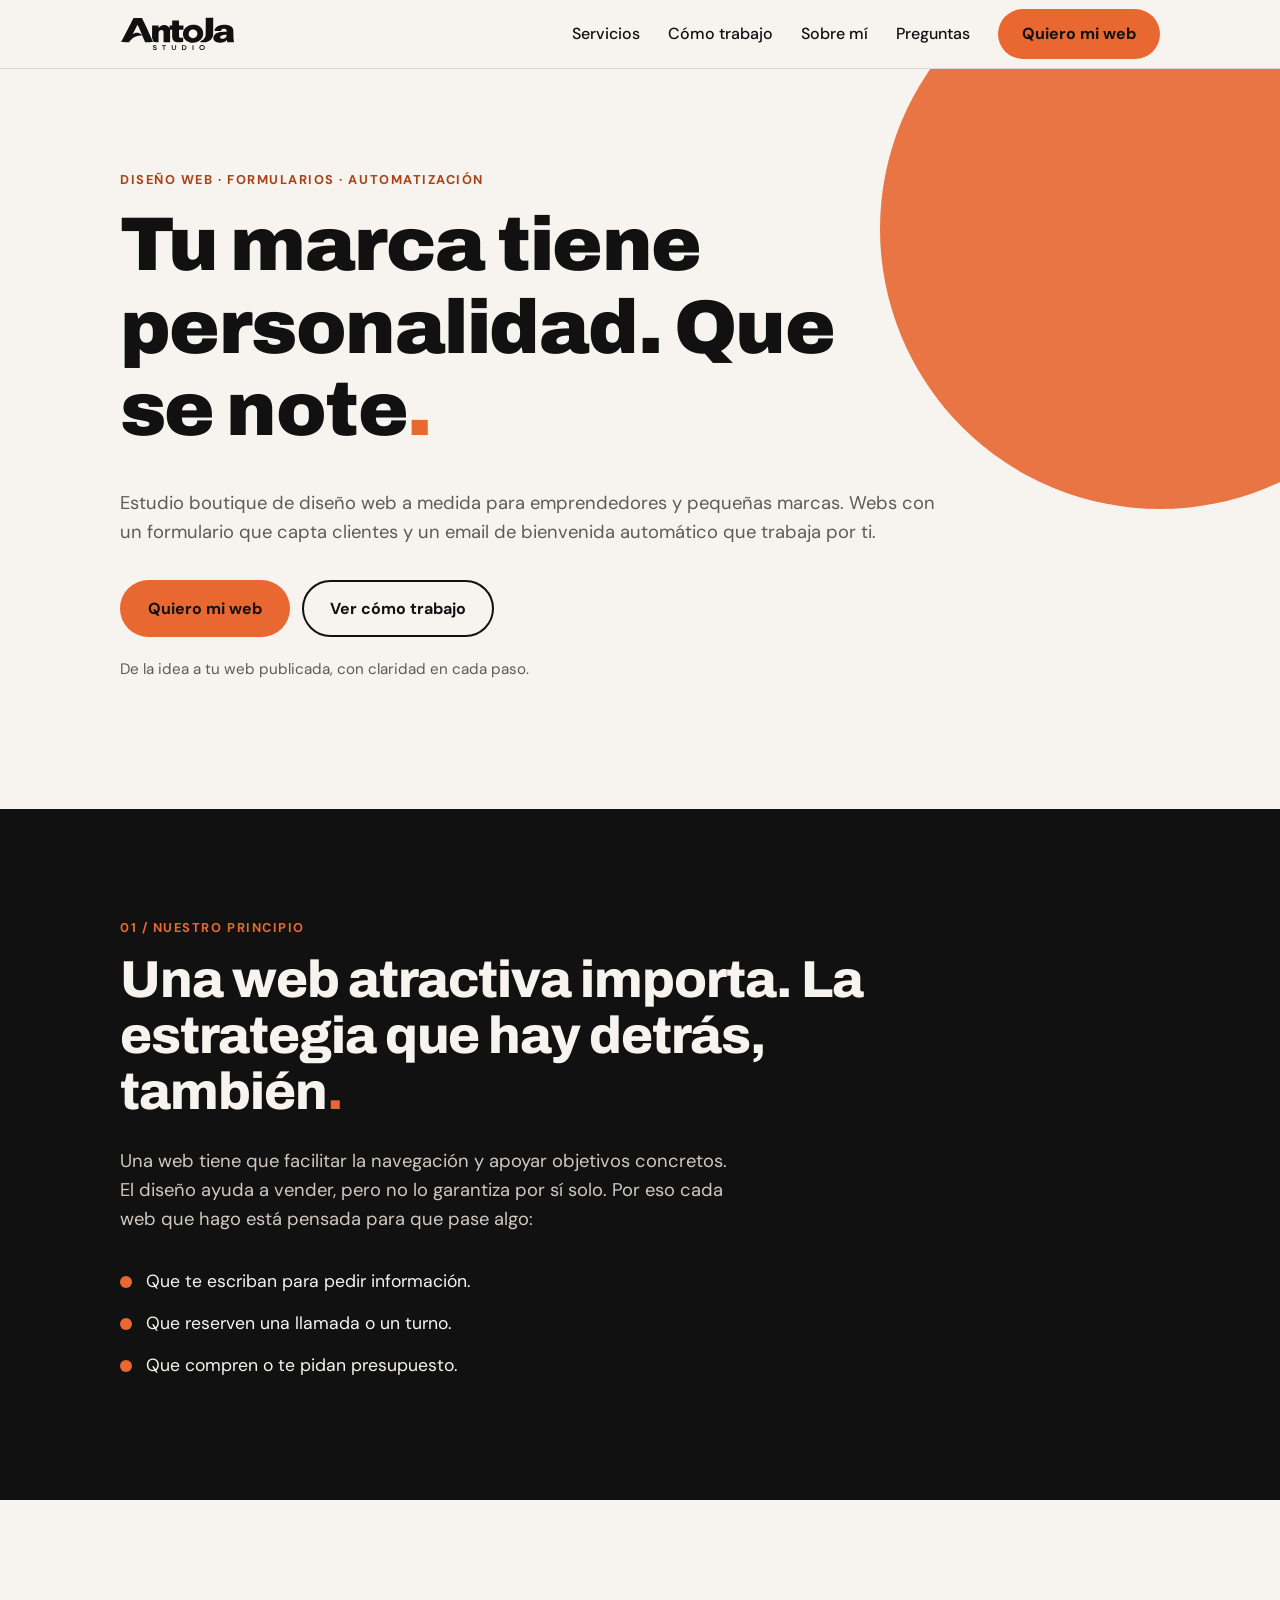
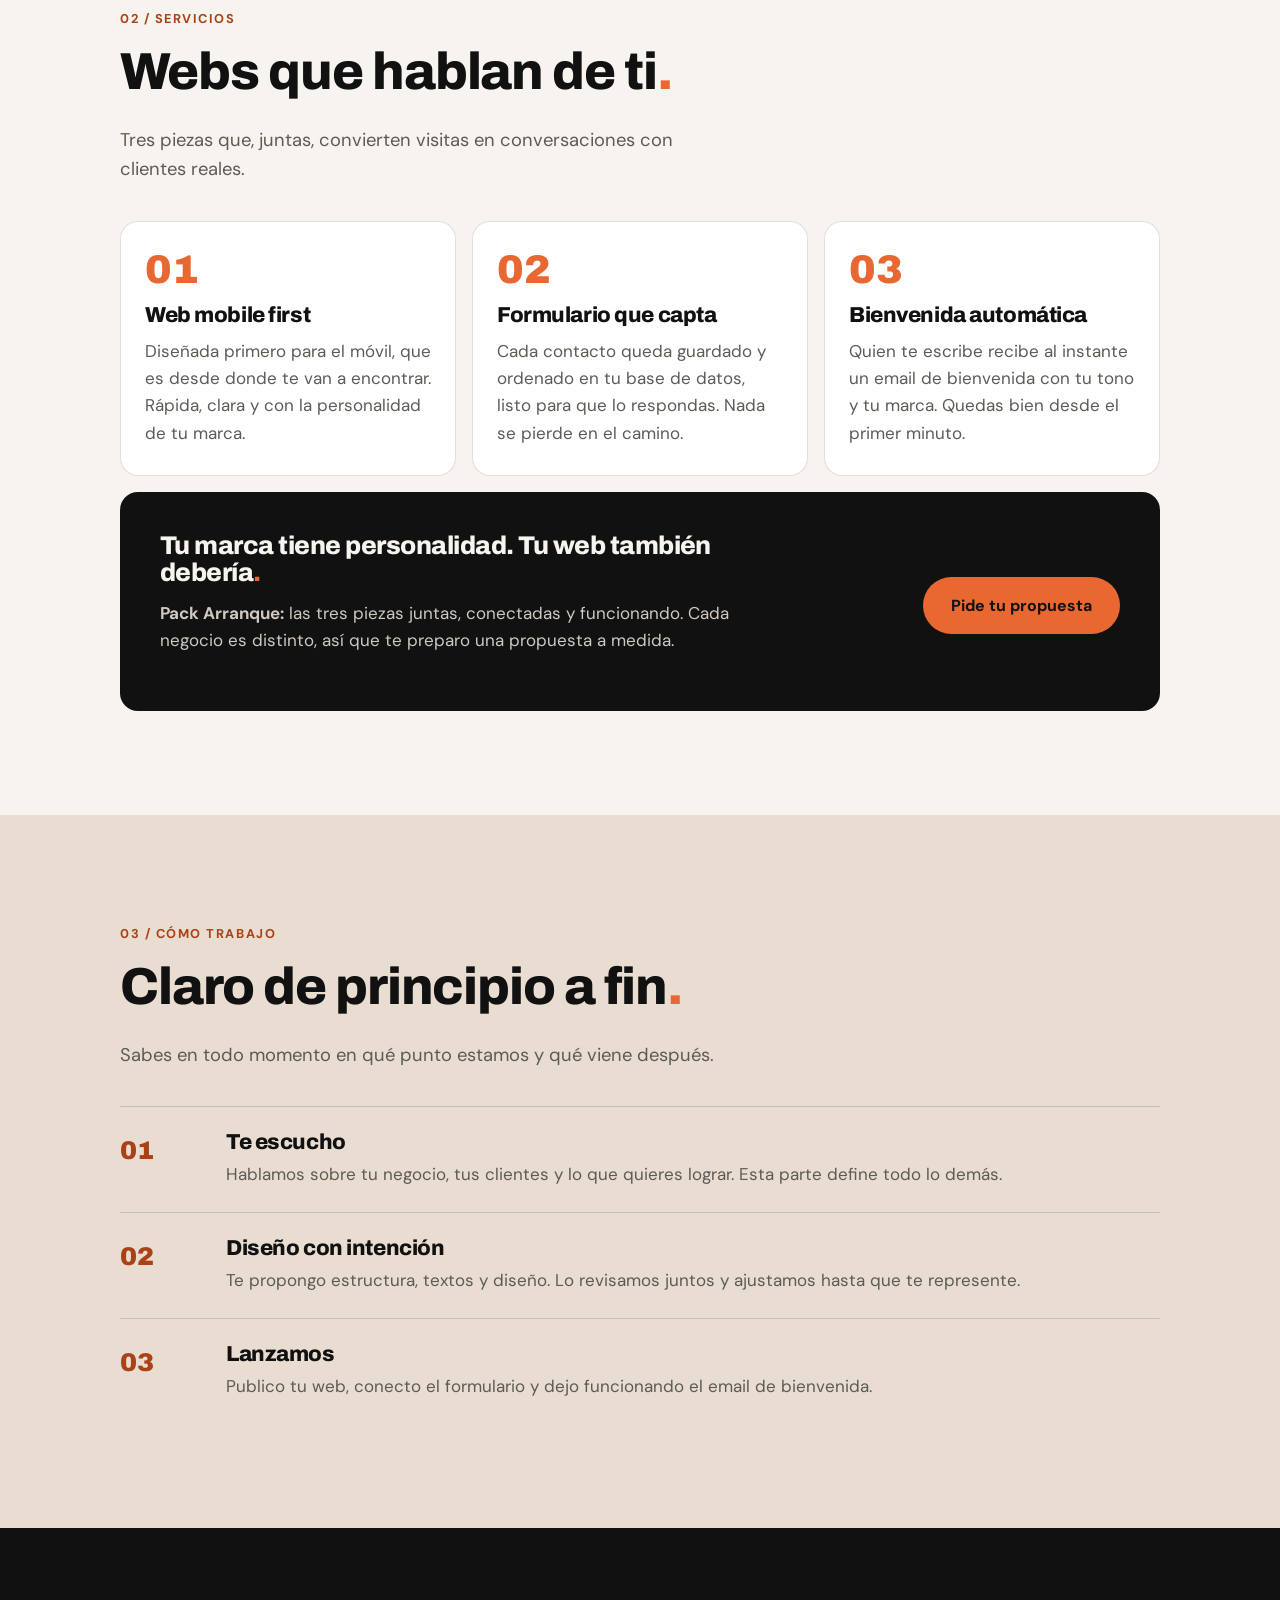
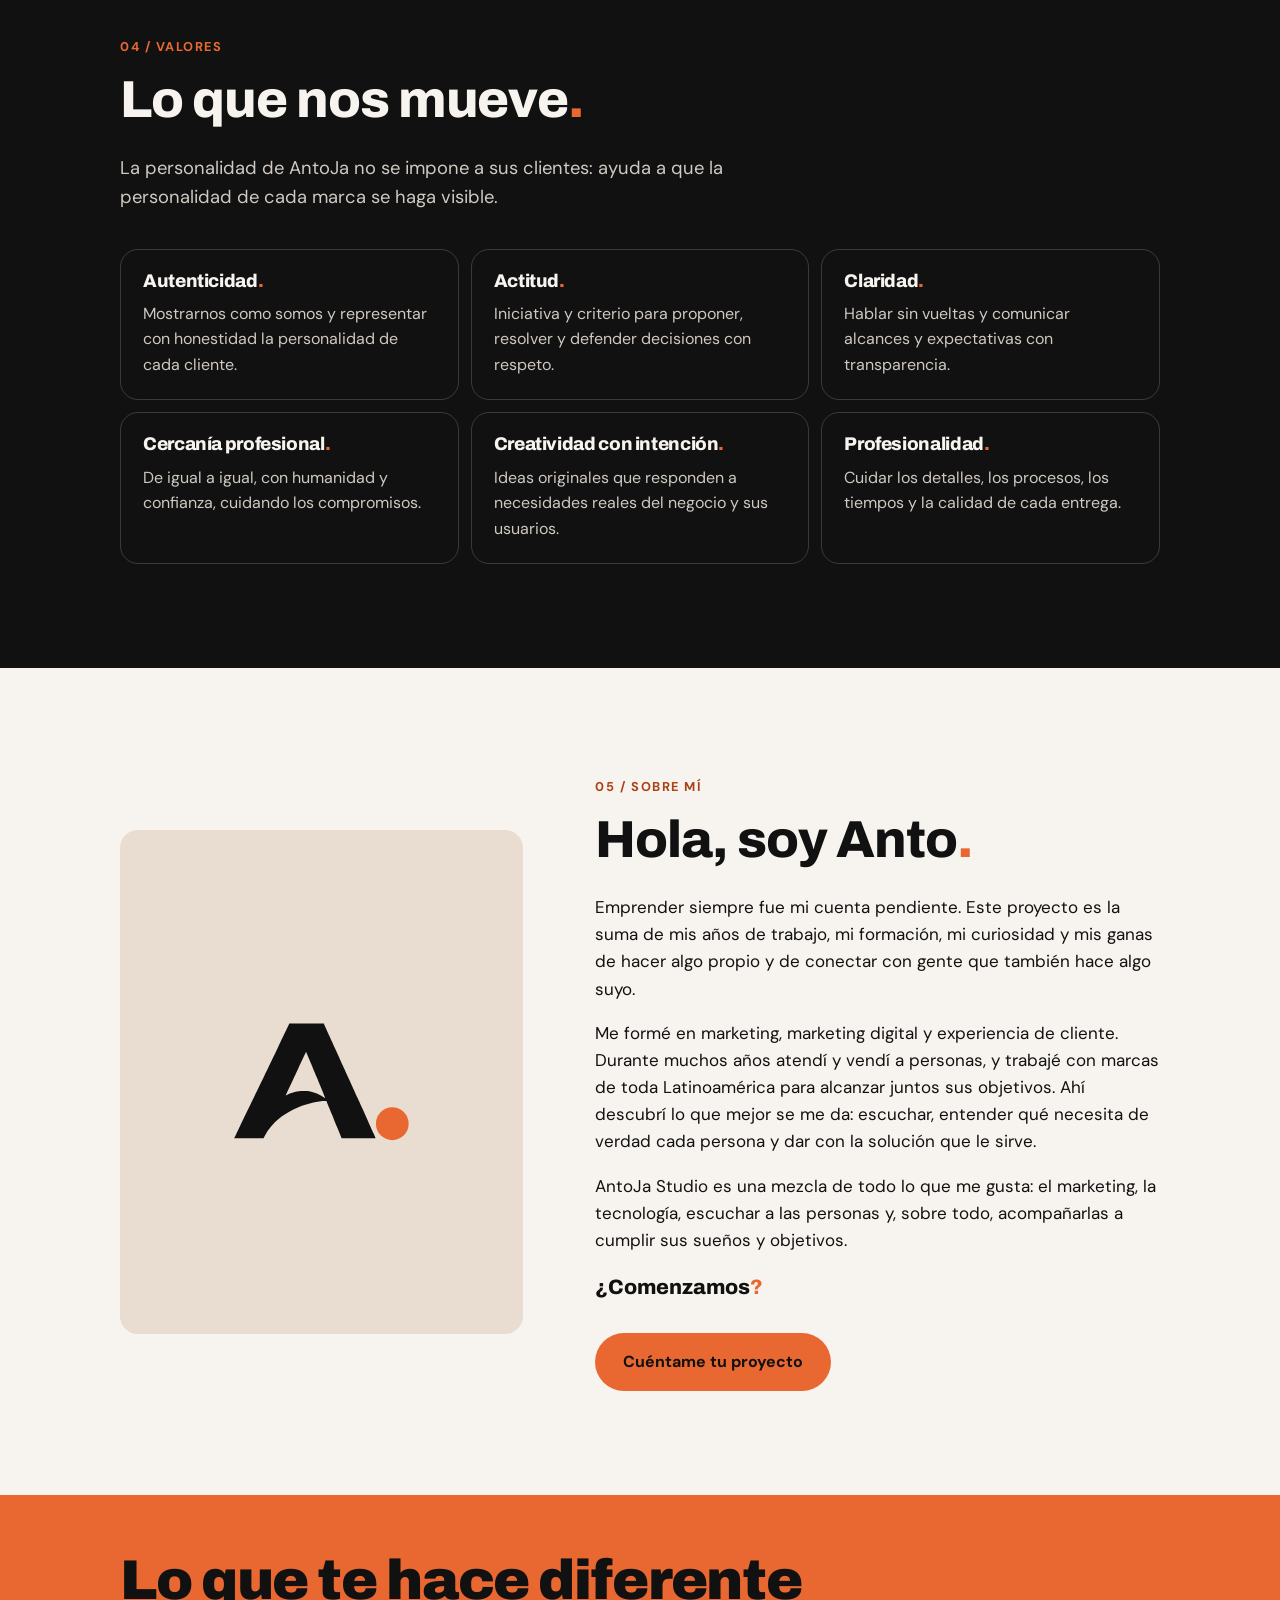
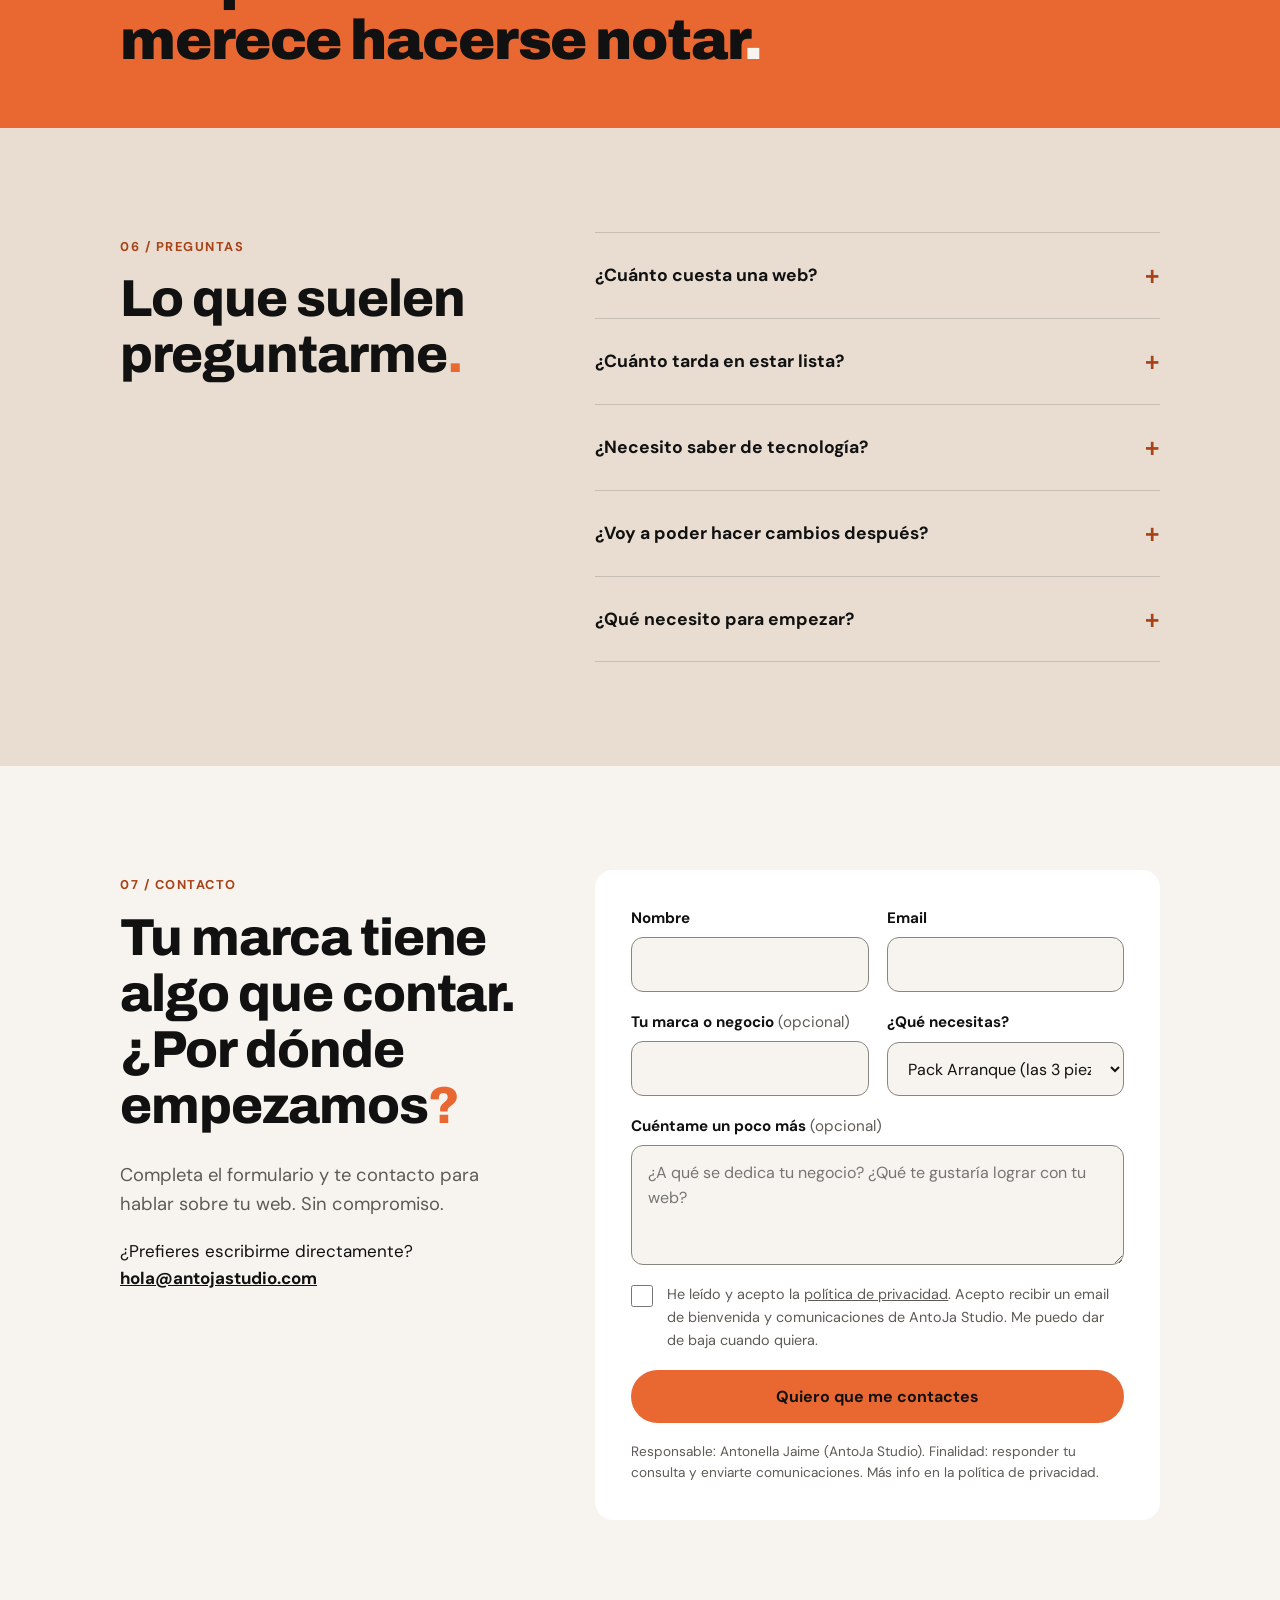
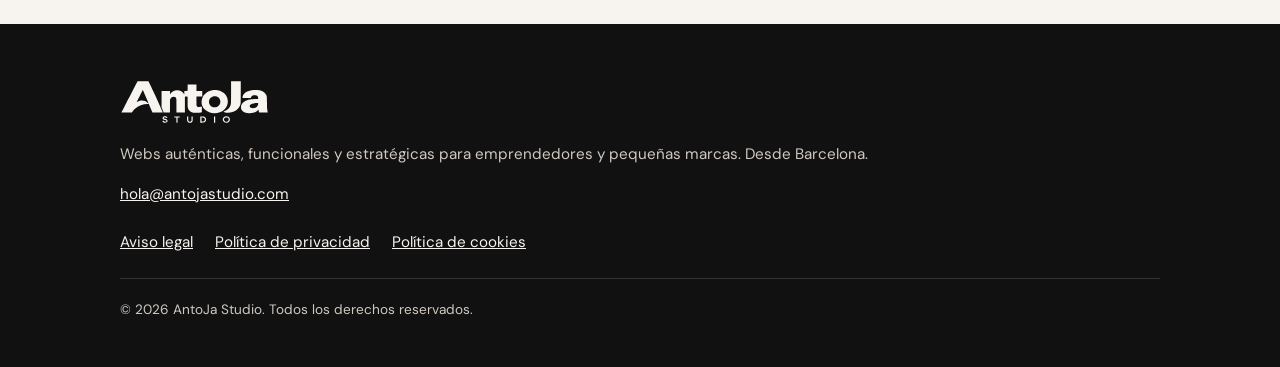
==== index.html @ 173e4430 "Primera versión de la web" ====
<!DOCTYPE html>
<!--
  ============================================================
  ANTOJA STUDIO · index.html
  Estructura de la página (en orden):
    1. <head>      → datos para el navegador y Google (SEO), fuentes y estilos
    2. Cabecera    → logo + menú
    3. Hero        → lo primero que se ve: titular + botón principal
    4. Principio   → por qué una web linda no alcanza
    5. Servicios   → qué ofrezco
    6. Proceso     → cómo trabajo (3 pasos)
    7. Valores
    8. Sobre mí + banda de frase
    9. Preguntas frecuentes
   10. Contacto    → formulario (se conecta con Brevo en la Fase 3)
   11. Pie de página
  ============================================================
-->
<html lang="es">
<head>
  <meta charset="UTF-8">
  <!-- Sin esta línea, el móvil mostraría la web "en miniatura". Es la base del mobile first. -->
  <meta name="viewport" content="width=device-width, initial-scale=1">

  <!-- SEO: título y descripción que aparecen en Google -->
  <title>AntoJa Studio · Diseño web a medida para emprendedores y pequeñas marcas</title>
  <meta name="description" content="Estudio boutique de diseño web a medida para emprendedores y pequeñas marcas. Webs mobile first con formulario y email de bienvenida automático.">

  <!-- Open Graph: cómo se ve el enlace al compartirlo en WhatsApp, LinkedIn, etc. -->
  <meta property="og:title" content="AntoJa Studio · Tu marca tiene personalidad. Que se note.">
  <meta property="og:description" content="Estudio boutique de diseño web a medida para emprendedores y pequeñas marcas.">
  <meta property="og:type" content="website">
  <meta property="og:url" content="https://antojastudio.com">
  <meta name="theme-color" content="#111111">

  <link rel="icon" href="favicon.svg" type="image/svg+xml">

  <!-- Tipografías de Google Fonts: Archivo (títulos) y DM Sans (textos) -->
  <link rel="preconnect" href="https://fonts.googleapis.com">
  <link rel="preconnect" href="https://fonts.gstatic.com" crossorigin>
  <link href="https://fonts.googleapis.com/css2?family=Archivo:wght@700;800;900&family=DM+Sans:opsz,wght@9..40,400;9..40,500;9..40,700&display=swap" rel="stylesheet">

  <style>
    /* ==========================================================
       1. VARIABLES DE MARCA
       Si cambiás un color acá, cambia en toda la web.
       ========================================================== */
    :root {
      --negro: #111111;
      --terracota: #E96832;        /* acentos, botones, el punto del logo */
      --terracota-texto: #A94216;  /* versión oscura para TEXTO pequeño (contraste accesible) */
      --marfil: #F7F4EF;           /* fondo principal */
      --beige: #E8DDD0;            /* fondo de secciones alternas */
      --gris: #88847F;             /* solo bordes y detalles */
      --gris-texto: #5E5A55;       /* textos secundarios legibles */
      --blanco: #FFFFFF;

      --fuente-titulos: "Archivo", system-ui, sans-serif;
      --fuente-texto: "DM Sans", system-ui, sans-serif;

      --radio: 18px;               /* esquinas redondeadas */
      --ancho-max: 1120px;         /* ancho máximo del contenido en pantallas grandes */
    }

    /* ==========================================================
       2. BASE (estilos para MÓVIL: mobile first)
       Todo lo que está fuera de un @media es para el móvil.
       Más abajo, los @media agregan cambios para pantallas más grandes.
       ========================================================== */
    *, *::before, *::after { box-sizing: border-box; }

    html { scroll-behavior: smooth; }

    body {
      margin: 0;
      font-family: var(--fuente-texto);
      font-size: 1.0625rem;  /* 17px: cómodo para leer en el móvil */
      line-height: 1.6;
      color: var(--negro);
      background: var(--marfil);
      -webkit-font-smoothing: antialiased;
    }

    img, svg { max-width: 100%; display: block; }

    h1, h2, h3 {
      font-family: var(--fuente-titulos);
      line-height: 1.08;
      letter-spacing: -0.02em;
      margin: 0 0 .5em;
    }
    h1 { font-size: clamp(2.5rem, 9vw, 4.75rem); font-weight: 900; }
    h2 { font-size: clamp(2rem, 6vw, 3.25rem); font-weight: 800; }
    h3 { font-size: 1.35rem; font-weight: 800; }
    p  { margin: 0 0 1em; }

    a { color: inherit; }

    /* El "punto" terracota de la marca, reutilizado en los títulos */
    .punto { color: var(--terracota); }

    /* Contenedor: centra el contenido y deja márgenes laterales */
    .contenedor {
      width: 100%;
      max-width: var(--ancho-max);
      margin: 0 auto;
      padding: 0 20px;
    }

    .seccion { padding: 72px 0; }
    .seccion--beige { background: var(--beige); }
    .seccion--negra { background: var(--negro); color: var(--marfil); }

    /* Etiqueta pequeña sobre los títulos: "01 / SERVICIOS" */
    .etiqueta {
      display: inline-block;
      font-size: .8rem;
      font-weight: 700;
      letter-spacing: .12em;
      text-transform: uppercase;
      color: var(--terracota-texto);
      margin-bottom: 14px;
    }
    .seccion--negra .etiqueta { color: var(--terracota); }

    .intro { font-size: 1.15rem; color: var(--gris-texto); max-width: 620px; }
    .seccion--negra .intro { color: #CFC9C1; }

    /* Accesibilidad: texto solo para lectores de pantalla */
    .solo-lector {
      position: absolute; width: 1px; height: 1px; overflow: hidden;
      clip: rect(0 0 0 0); white-space: nowrap;
    }

    /* ==========================================================
       3. BOTONES
       Terracota con texto NEGRO: contraste 5,8:1 (accesible).
       ========================================================== */
    .boton {
      display: inline-flex;
      align-items: center;
      justify-content: center;
      gap: 10px;
      min-height: 52px;          /* tamaño cómodo para el dedo en el móvil */
      padding: 14px 26px;
      border-radius: 999px;
      border: 2px solid transparent;
      font-family: var(--fuente-texto);
      font-size: 1rem;
      font-weight: 700;
      text-decoration: none;
      cursor: pointer;
      transition: transform .15s ease, background .15s ease;
    }
    .boton:hover { transform: translateY(-2px); }
    .boton:focus-visible { outline: 3px solid var(--negro); outline-offset: 3px; }

    .boton--principal { background: var(--terracota); color: var(--negro); }
    .boton--principal:hover { background: #F07A48; }

    .boton--secundario { border-color: var(--negro); color: var(--negro); background: transparent; }
    .boton--secundario:hover { background: var(--negro); color: var(--marfil); }

    /* ==========================================================
       4. CABECERA Y MENÚ
       En el móvil, el menú se abre con el botón "hamburguesa".
       ========================================================== */
    .cabecera {
      position: sticky; top: 0; z-index: 50;
      background: rgba(247, 244, 239, .92);
      backdrop-filter: blur(10px);
      border-bottom: 1px solid rgba(136, 132, 127, .25);
    }
    .cabecera__fila {
      display: flex; align-items: center; justify-content: space-between;
      height: 68px;
    }
    .cabecera__logo img { height: 34px; width: auto; }

    .menu-boton {
      width: 48px; height: 48px;
      display: grid; place-items: center;
      background: none; border: 0; cursor: pointer;
    }
    .menu-boton span,
    .menu-boton span::before,
    .menu-boton span::after {
      content: ""; display: block; width: 24px; height: 2px;
      background: var(--negro); position: relative; transition: .2s;
    }
    .menu-boton span::before { position: absolute; top: -7px; }
    .menu-boton span::after  { position: absolute; top:  7px; }
    /* Cuando el menú está abierto, las 3 rayitas forman una X */
    .menu-abierto .menu-boton span { background: transparent; }
    .menu-abierto .menu-boton span::before { top: 0; transform: rotate(45deg); }
    .menu-abierto .menu-boton span::after  { top: 0; transform: rotate(-45deg); }

    .menu {
      display: none;
      position: absolute; left: 0; right: 0; top: 68px;
      background: var(--marfil);
      border-bottom: 1px solid rgba(136, 132, 127, .25);
      padding: 12px 20px 24px;
    }
    .menu-abierto .menu { display: block; }
    .menu ul { list-style: none; margin: 0; padding: 0; }
    .menu a:not(.boton) {
      display: block; padding: 14px 0;
      font-weight: 500; text-decoration: none; font-size: 1.15rem;
      border-bottom: 1px solid rgba(136, 132, 127, .2);
    }
    .menu .boton { margin-top: 18px; width: 100%; }

    /* ==========================================================
       5. HERO
       ========================================================== */
    .hero { padding: 56px 0 72px; position: relative; overflow: hidden; }
    .hero__texto { position: relative; z-index: 1; }
    .hero p.intro { margin-bottom: 32px; }
    .hero__botones { display: flex; flex-direction: column; gap: 12px; }
    .hero__nota { margin-top: 20px; font-size: .95rem; color: var(--gris-texto); }

    /* Círculo terracota decorativo: el "punto" del logo en grande */
    .hero__circulo {
      position: absolute; z-index: 0;
      width: 200px; height: 200px; border-radius: 50%;
      background: var(--terracota);
      right: -120px; top: -110px; opacity: .9;
    }

    /* ==========================================================
       6. PRINCIPIO (sección negra)
       ========================================================== */
    .principio h2 { max-width: 760px; }
    .principio__lista {
      display: grid; gap: 14px; margin-top: 32px; padding: 0; list-style: none;
    }
    .principio__lista li {
      display: flex; gap: 14px; align-items: flex-start;
      font-size: 1.1rem;
    }
    .principio__lista li::before {
      content: ""; flex: 0 0 12px; height: 12px; margin-top: 9px;
      border-radius: 50%; background: var(--terracota);
    }

    /* ==========================================================
       7. SERVICIOS (tarjetas)
       ========================================================== */
    .tarjetas { display: grid; gap: 16px; margin-top: 36px; }
    .tarjeta {
      background: var(--blanco);
      border-radius: var(--radio);
      padding: 28px 24px;
      border: 1px solid rgba(136, 132, 127, .25);
    }
    .tarjeta__numero {
      font-family: var(--fuente-titulos); font-weight: 900;
      font-size: 2.5rem; line-height: 1; color: var(--terracota);
      margin-bottom: 14px;
    }
    .tarjeta p { color: var(--gris-texto); margin: 0; }

    .pack {
      margin-top: 16px;
      background: var(--negro); color: var(--marfil);
      border-radius: var(--radio);
      padding: 32px 24px;
    }
    .pack h3 { font-size: 1.6rem; }
    .pack p { color: #CFC9C1; }
    .pack .boton { margin-top: 8px; }

    /* ==========================================================
       8. PROCESO (pasos)
       ========================================================== */
    .pasos { list-style: none; padding: 0; margin: 36px 0 0; display: grid; gap: 0; }
    .paso {
      display: grid; grid-template-columns: 56px 1fr; gap: 16px;
      padding: 24px 0;
      border-top: 1px solid rgba(136, 132, 127, .35);
    }
    .paso__numero {
      font-family: var(--fuente-titulos); font-weight: 900; font-size: 1.6rem;
      color: var(--terracota-texto);
    }
    .paso h3 { margin-bottom: .3em; }
    .paso p { margin: 0; color: var(--gris-texto); }

    /* ==========================================================
       9. VALORES
       ========================================================== */
    .valores { display: grid; gap: 12px; margin-top: 36px; }
    .valor {
      border: 1px solid rgba(247, 244, 239, .18);
      border-radius: var(--radio);
      padding: 22px;
    }
    .valor h3 { font-size: 1.15rem; color: var(--marfil); }
    .valor h3::after { content: "."; color: var(--terracota); }
    .valor p { margin: 0; color: #CFC9C1; font-size: 1rem; }

    /* ==========================================================
       10. SOBRE MÍ
       ========================================================== */
    .sobre-mi { display: grid; gap: 32px; }
    .sobre-mi__foto {
      aspect-ratio: 4 / 5;
      border-radius: var(--radio);
      background: var(--beige);
      display: grid; place-items: center;
      overflow: hidden;
    }
    .sobre-mi__foto img.simbolo { width: 45%; }
    .sobre-mi__foto img.foto { width: 100%; height: 100%; object-fit: cover; }
    .sobre-mi__firma { font-family: var(--fuente-titulos); font-weight: 800; font-size: 1.3rem; margin-top: 8px; }

    /* ==========================================================
       10b. BANDA DE FRASE (fondo terracota, texto negro: contraste 5,8:1)
       ========================================================== */
    .banda { background: var(--terracota); padding: 56px 0; }
    .banda__frase {
      font-family: var(--fuente-titulos); font-weight: 900;
      font-size: clamp(1.9rem, 6vw, 3.5rem); line-height: 1.08; letter-spacing: -0.02em;
      margin: 0; max-width: 900px;
    }
    .banda__frase span { color: var(--marfil); }
    .sobre-mi .boton { margin-top: 8px; }

    /* ==========================================================
       11. PREGUNTAS FRECUENTES (<details> se abre y cierra sin JavaScript)
       ========================================================== */
    .faq { margin-top: 32px; }
    .faq details {
      border-top: 1px solid rgba(136, 132, 127, .35);
      padding: 4px 0;
    }
    .faq details:last-child { border-bottom: 1px solid rgba(136, 132, 127, .35); }
    .faq summary {
      list-style: none; cursor: pointer;
      display: flex; justify-content: space-between; align-items: center; gap: 16px;
      padding: 18px 0;
      font-weight: 700; font-size: 1.1rem;
    }
    .faq summary::-webkit-details-marker { display: none; }
    .faq summary::after {
      content: "+"; font-family: var(--fuente-titulos); font-size: 1.6rem;
      color: var(--terracota-texto); transition: transform .2s;
    }
    .faq details[open] summary::after { transform: rotate(45deg); }
    .faq details p { color: var(--gris-texto); padding-bottom: 12px; margin: 0; }

    /* ==========================================================
       12. CONTACTO (formulario)
       ========================================================== */
    .contacto { display: grid; gap: 32px; }
    .formulario {
      background: var(--blanco);
      border-radius: var(--radio);
      padding: 28px 20px;
      display: grid; gap: 18px;
    }
    .campo { display: grid; gap: 6px; }
    .campo label { font-weight: 700; font-size: .95rem; }
    .campo .opcional { font-weight: 400; color: var(--gris-texto); }
    .campo input,
    .campo select,
    .campo textarea {
      width: 100%;
      font: inherit;
      font-size: 1rem;  /* 16px como mínimo: evita que el iPhone haga zoom al escribir */
      padding: 14px 16px;
      border: 1.5px solid var(--gris);
      border-radius: 12px;
      background: var(--marfil);
      color: var(--negro);
    }
    .campo textarea { min-height: 120px; resize: vertical; }
    .campo input:focus,
    .campo select:focus,
    .campo textarea:focus {
      outline: none; border-color: var(--negro);
      box-shadow: 0 0 0 3px rgba(233, 104, 50, .35);
    }
    .consentimiento {
      display: grid; grid-template-columns: 24px 1fr; gap: 12px;
      font-size: .9rem; color: var(--gris-texto); align-items: start;
    }
    .consentimiento input { width: 22px; height: 22px; margin: 2px 0 0; accent-color: var(--terracota); }
    .formulario .boton { width: 100%; }
    .formulario__aviso { font-size: .85rem; color: var(--gris-texto); margin: 0; }
    /* Campo trampa para bots (honeypot): invisible para personas */
    .trampa { position: absolute; left: -9999px; }

    .mensaje-ok {
      display: none;
      background: var(--negro); color: var(--marfil);
      border-radius: var(--radio); padding: 28px 24px;
    }
    .mensaje-ok.visible { display: block; }

    .contacto__datos a { font-weight: 700; }

    /* ==========================================================
       13. PIE DE PÁGINA
       ========================================================== */
    .pie { background: var(--negro); color: #CFC9C1; padding: 56px 0 32px; font-size: .95rem; }
    .pie__logo img { height: 44px; width: auto; margin-bottom: 18px; }
    .pie ul { list-style: none; padding: 0; margin: 24px 0; display: flex; flex-wrap: wrap; gap: 10px 22px; }
    .pie a { color: var(--marfil); }
    .pie__copy { border-top: 1px solid rgba(247, 244, 239, .15); padding-top: 20px; margin-top: 24px; font-size: .85rem; }

    /* ==========================================================
       14. PANTALLAS MEDIANAS (tablet, desde 768px)
       Acá "agrandamos" el diseño del móvil.
       ========================================================== */
    @media (min-width: 768px) {
      .contenedor { padding: 0 40px; }
      .seccion { padding: 104px 0; }
      .hero { padding: 96px 0 112px; }
      .hero__botones { flex-direction: row; }
      .hero__circulo { width: 420px; height: 420px; right: -140px; top: -80px; }
      .tarjetas { grid-template-columns: repeat(3, 1fr); }
      .pack { display: flex; align-items: center; justify-content: space-between; gap: 32px; padding: 40px; }
      .pack > div { max-width: 600px; }
      .valores { grid-template-columns: repeat(2, 1fr); }
      .paso { grid-template-columns: 90px 1fr; }
      .formulario { padding: 36px; grid-template-columns: 1fr 1fr; }
      .campo--completo, .consentimiento, .formulario .boton, .formulario__aviso { grid-column: 1 / -1; }
    }

    /* ==========================================================
       15. PANTALLAS GRANDES (ordenador, desde 1024px)
       ========================================================== */
    @media (min-width: 1024px) {
      /* El menú deja de ser desplegable y se muestra en línea */
      .menu-boton { display: none; }
      .menu { display: block; position: static; padding: 0; border: 0; background: none; }
      .menu ul { display: flex; align-items: center; gap: 28px; }
      .menu a:not(.boton) { border: 0; padding: 0; font-size: 1rem; }
      .menu a:not(.boton):hover { color: var(--terracota-texto); }
      .menu .boton { margin: 0; width: auto; min-height: 44px; padding: 10px 22px; }

      .hero__texto > * { max-width: 820px; }
      .hero__circulo { width: 560px; height: 560px; right: -160px; top: -120px; }
      .valores { grid-template-columns: repeat(3, 1fr); }
      .sobre-mi { grid-template-columns: 5fr 7fr; align-items: center; gap: 72px; }
      .contacto { grid-template-columns: 5fr 7fr; gap: 72px; align-items: start; }
      .faq-grid { display: grid; grid-template-columns: 5fr 7fr; gap: 72px; }
      .faq { margin-top: 0; }
    }

    /* Respeta a quien pidió menos animaciones en su dispositivo */
    @media (prefers-reduced-motion: reduce) {
      html { scroll-behavior: auto; }
      * { transition: none !important; }
    }
  </style>
</head>

<body>

  <!-- ================= CABECERA ================= -->
  <header class="cabecera" id="cabecera">
    <div class="contenedor cabecera__fila">
      <a href="#inicio" class="cabecera__logo" aria-label="AntoJa Studio, ir al inicio">
        <img src="assets/logotipo.svg" alt="AntoJa Studio" width="115" height="34">
      </a>

      <!-- Botón hamburguesa (solo se ve en móvil y tablet) -->
      <button class="menu-boton" id="menu-boton" aria-expanded="false" aria-controls="menu" aria-label="Abrir menú">
        <span></span>
      </button>

      <nav class="menu" id="menu" aria-label="Menú principal">
        <ul>
          <li><a href="#servicios">Servicios</a></li>
          <li><a href="#proceso">Cómo trabajo</a></li>
          <li><a href="#sobre-mi">Sobre mí</a></li>
          <li><a href="#faq">Preguntas</a></li>
          <li><a href="#contacto" class="boton boton--principal">Quiero mi web</a></li>
        </ul>
      </nav>
    </div>
  </header>

  <main id="inicio">

    <!-- ================= HERO ================= -->
    <section class="hero">
      <div class="hero__circulo" aria-hidden="true"></div>
      <div class="contenedor hero__texto">
        <span class="etiqueta">Diseño web · Formularios · Automatización</span>
        <h1>Tu marca tiene personalidad. Que se note<span class="punto">.</span></h1>
        <p class="intro">Estudio boutique de diseño web a medida para emprendedores y pequeñas marcas. Webs con un formulario que capta clientes y un email de bienvenida automático que trabaja por ti.</p>
        <div class="hero__botones">
          <a href="#contacto" class="boton boton--principal">Quiero mi web</a>
          <a href="#proceso" class="boton boton--secundario">Ver cómo trabajo</a>
        </div>
        <p class="hero__nota">De la idea a tu web publicada, con claridad en cada paso.</p>
      </div>
    </section>

    <!-- ================= PRINCIPIO ================= -->
    <section class="seccion seccion--negra principio">
      <div class="contenedor">
        <span class="etiqueta">01 / Nuestro principio</span>
        <h2>Una web atractiva importa. La estrategia que hay detrás, también<span class="punto">.</span></h2>
        <p class="intro">Una web tiene que facilitar la navegación y apoyar objetivos concretos. El diseño ayuda a vender, pero no lo garantiza por sí solo. Por eso cada web que hago está pensada para que pase algo:</p>
        <ul class="principio__lista">
          <li>Que te escriban para pedir información.</li>
          <li>Que reserven una llamada o un turno.</li>
          <li>Que compren o te pidan presupuesto.</li>
        </ul>
      </div>
    </section>

    <!-- ================= SERVICIOS ================= -->
    <section class="seccion" id="servicios">
      <div class="contenedor">
        <span class="etiqueta">02 / Servicios</span>
        <h2>Webs que hablan de ti<span class="punto">.</span></h2>
        <p class="intro">Tres piezas que, juntas, convierten visitas en conversaciones con clientes reales.</p>

        <div class="tarjetas">
          <article class="tarjeta">
            <div class="tarjeta__numero">01</div>
            <h3>Web mobile first</h3>
            <p>Diseñada primero para el móvil, que es desde donde te van a encontrar. Rápida, clara y con la personalidad de tu marca.</p>
          </article>
          <article class="tarjeta">
            <div class="tarjeta__numero">02</div>
            <h3>Formulario que capta</h3>
            <p>Cada contacto queda guardado y ordenado en tu base de datos, listo para que lo respondas. Nada se pierde en el camino.</p>
          </article>
          <article class="tarjeta">
            <div class="tarjeta__numero">03</div>
            <h3>Bienvenida automática</h3>
            <p>Quien te escribe recibe al instante un email de bienvenida con tu tono y tu marca. Quedas bien desde el primer minuto.</p>
          </article>
        </div>

        <div class="pack">
          <div>
            <h3>Tu marca tiene personalidad. Tu web también debería<span class="punto">.</span></h3>
            <p><strong>Pack Arranque:</strong> las tres piezas juntas, conectadas y funcionando. Cada negocio es distinto, así que te preparo una propuesta a medida.</p>
          </div>
          <a href="#contacto" class="boton boton--principal">Pide tu propuesta</a>
        </div>
      </div>
    </section>

    <!-- ================= PROCESO ================= -->
    <section class="seccion seccion--beige" id="proceso">
      <div class="contenedor">
        <span class="etiqueta">03 / Cómo trabajo</span>
        <h2>Claro de principio a fin<span class="punto">.</span></h2>
        <p class="intro">Sabes en todo momento en qué punto estamos y qué viene después.</p>

        <ol class="pasos">
          <li class="paso">
            <span class="paso__numero">01</span>
            <div>
              <h3>Te escucho</h3>
              <p>Hablamos sobre tu negocio, tus clientes y lo que quieres lograr. Esta parte define todo lo demás.</p>
            </div>
          </li>
          <li class="paso">
            <span class="paso__numero">02</span>
            <div>
              <h3>Diseño con intención</h3>
              <p>Te propongo estructura, textos y diseño. Lo revisamos juntos y ajustamos hasta que te represente.</p>
            </div>
          </li>
          <li class="paso">
            <span class="paso__numero">03</span>
            <div>
              <h3>Lanzamos</h3>
              <p>Publico tu web, conecto el formulario y dejo funcionando el email de bienvenida.</p>
            </div>
          </li>
        </ol>
      </div>
    </section>

    <!-- ================= VALORES ================= -->
    <section class="seccion seccion--negra">
      <div class="contenedor">
        <span class="etiqueta">04 / Valores</span>
        <h2>Lo que nos mueve<span class="punto">.</span></h2>
        <p class="intro">La personalidad de AntoJa no se impone a sus clientes: ayuda a que la personalidad de cada marca se haga visible.</p>
        <div class="valores">
          <div class="valor"><h3>Autenticidad</h3><p>Mostrarnos como somos y representar con honestidad la personalidad de cada cliente.</p></div>
          <div class="valor"><h3>Actitud</h3><p>Iniciativa y criterio para proponer, resolver y defender decisiones con respeto.</p></div>
          <div class="valor"><h3>Claridad</h3><p>Hablar sin vueltas y comunicar alcances y expectativas con transparencia.</p></div>
          <div class="valor"><h3>Cercanía profesional</h3><p>De igual a igual, con humanidad y confianza, cuidando los compromisos.</p></div>
          <div class="valor"><h3>Creatividad con intención</h3><p>Ideas originales que responden a necesidades reales del negocio y sus usuarios.</p></div>
          <div class="valor"><h3>Profesionalidad</h3><p>Cuidar los detalles, los procesos, los tiempos y la calidad de cada entrega.</p></div>
        </div>
      </div>
    </section>

    <!-- ================= SOBRE MÍ ================= -->
    <section class="seccion" id="sobre-mi">
      <div class="contenedor sobre-mi">
        <div class="sobre-mi__foto">
          <!-- Cuando tengas tu foto: guardala en assets/ y reemplazá esta línea por:
               <img class="foto" src="assets/anto.jpg" alt="Antonella, fundadora de AntoJa Studio" loading="lazy"> -->
          <img class="simbolo" src="assets/simbolo.svg" alt="" aria-hidden="true">
        </div>
        <div>
          <span class="etiqueta">05 / Sobre mí</span>
          <h2>Hola, soy Anto<span class="punto">.</span></h2>
          <p>Emprender siempre fue mi cuenta pendiente. Este proyecto es la suma de mis años de trabajo, mi formación, mi curiosidad y mis ganas de hacer algo propio y de conectar con gente que también hace algo suyo.</p>
          <p>Me formé en marketing, marketing digital y experiencia de cliente. Durante muchos años atendí y vendí a personas, y trabajé con marcas de toda Latinoamérica para alcanzar juntos sus objetivos. Ahí descubrí lo que mejor se me da: escuchar, entender qué necesita de verdad cada persona y dar con la solución que le sirve.</p>
          <p>AntoJa Studio es una mezcla de todo lo que me gusta: el marketing, la tecnología, escuchar a las personas y, sobre todo, acompañarlas a cumplir sus sueños y objetivos.</p>
          <p class="sobre-mi__firma">¿Comenzamos<span class="punto">?</span></p>
          <a href="#contacto" class="boton boton--principal">Cuéntame tu proyecto</a>
        </div>
      </div>
    </section>

    <!-- ================= BANDA DE FRASE ================= -->
    <section class="banda" aria-label="Frase de marca">
      <div class="contenedor">
        <p class="banda__frase">Lo que te hace diferente merece hacerse notar<span>.</span></p>
      </div>
    </section>

    <!-- ================= PREGUNTAS FRECUENTES ================= -->
    <section class="seccion seccion--beige" id="faq">
      <div class="contenedor faq-grid">
        <div>
          <span class="etiqueta">06 / Preguntas</span>
          <h2>Lo que suelen preguntarme<span class="punto">.</span></h2>
        </div>
        <div class="faq">
          <details>
            <summary>¿Cuánto cuesta una web?</summary>
            <p>Depende de lo que necesite tu negocio. Completa el formulario, te contacto y te envío una propuesta clara, con alcance y precio cerrados. Sin sorpresas.</p>
          </details>
          <details>
            <summary>¿Cuánto tarda en estar lista?</summary>
            <p>Depende del alcance del proyecto. Te confirmo los tiempos en la propuesta, antes de empezar.</p>
          </details>
          <details>
            <summary>¿Necesito saber de tecnología?</summary>
            <p>No. Me encargo de la parte técnica y te explico todo con palabras simples.</p>
          </details>
          <details>
            <summary>¿Voy a poder hacer cambios después?</summary>
            <p>Sí. Te explico cómo hacer cambios simples y, si lo prefieres, me encargo yo.</p>
          </details>
          <details>
            <summary>¿Qué necesito para empezar?</summary>
            <p>Ganas, tu logo si ya lo tienes y una charla para contarme sobre tu negocio. Del resto nos ocupamos juntos.</p>
          </details>
        </div>
      </div>
    </section>

    <!-- ================= CONTACTO ================= -->
    <section class="seccion" id="contacto">
      <div class="contenedor contacto">
        <div>
          <span class="etiqueta">07 / Contacto</span>
          <h2>Tu marca tiene algo que contar. ¿Por dónde empezamos<span class="punto">?</span></h2>
          <p class="intro">Completa el formulario y te contacto para hablar sobre tu web. Sin compromiso.</p>
          <p class="contacto__datos">¿Prefieres escribirme directamente? <a href="mailto:hola@antojastudio.com">hola@antojastudio.com</a></p>
        </div>

        <div>
          <!--
            FORMULARIO
            Fase 3: acá conectamos Brevo. Cambiaremos el "action" por la URL
            del formulario de Brevo y los "name" de los campos por los suyos.
            Por ahora, el JavaScript del final solo muestra el mensaje de gracias.
          -->
          <form class="formulario" id="formulario" action="#" method="post" novalidate>
            <div class="campo">
              <label for="nombre">Nombre</label>
              <input type="text" id="nombre" name="NOMBRE" autocomplete="given-name" required>
            </div>
            <div class="campo">
              <label for="email">Email</label>
              <input type="email" id="email" name="EMAIL" autocomplete="email" required>
            </div>
            <div class="campo">
              <label for="negocio">Tu marca o negocio <span class="opcional">(opcional)</span></label>
              <input type="text" id="negocio" name="NEGOCIO" autocomplete="organization">
            </div>
            <div class="campo">
              <label for="necesidad">¿Qué necesitas?</label>
              <select id="necesidad" name="NECESIDAD">
                <option>Pack Arranque (las 3 piezas)</option>
                <option>Solo una web</option>
                <option>Rediseñar mi web actual</option>
                <option>Todavía no lo sé</option>
              </select>
            </div>
            <div class="campo campo--completo">
              <label for="mensaje">Cuéntame un poco más <span class="opcional">(opcional)</span></label>
              <textarea id="mensaje" name="MENSAJE" placeholder="¿A qué se dedica tu negocio? ¿Qué te gustaría lograr con tu web?"></textarea>
            </div>

            <!-- Campo trampa: si un bot lo completa, descartamos el envío -->
            <div class="trampa" aria-hidden="true">
              <label for="web">No completes este campo</label>
              <input type="text" id="web" name="web" tabindex="-1" autocomplete="off">
            </div>

            <!-- Consentimiento RGPD: obligatorio en España/UE -->
            <label class="consentimiento">
              <input type="checkbox" id="privacidad" name="OPT_IN" required>
              <span>He leído y acepto la <a href="privacidad.html">política de privacidad</a>. Acepto recibir un email de bienvenida y comunicaciones de AntoJa Studio. Me puedo dar de baja cuando quiera.</span>
            </label>

            <button type="submit" class="boton boton--principal">Quiero que me contactes</button>
            <p class="formulario__aviso">Responsable: Antonella Jaime (AntoJa Studio). Finalidad: responder tu consulta y enviarte comunicaciones. Más info en la política de privacidad.</p>
          </form>

          <div class="mensaje-ok" id="mensaje-ok" role="status" aria-live="polite" tabindex="-1">
            <h3>¡Gracias<span class="punto">!</span></h3>
            <p>Recibí tu mensaje. Revisa tu bandeja de entrada: te acabo de enviar un email de bienvenida. Te contacto muy pronto.</p>
          </div>
        </div>
      </div>
    </section>

  </main>

  <!-- ================= PIE DE PÁGINA ================= -->
  <footer class="pie">
    <div class="contenedor">
      <a href="#inicio" class="pie__logo" aria-label="AntoJa Studio, volver arriba">
        <img src="assets/logotipo-blanco.svg" alt="AntoJa Studio" width="150" height="44">
      </a>
      <p>Webs auténticas, funcionales y estratégicas para emprendedores y pequeñas marcas. Desde Barcelona.</p>
      <p><a href="mailto:hola@antojastudio.com">hola@antojastudio.com</a></p>
      <ul>
        <!-- Estas páginas las creamos en la Fase 3 (textos legales) -->
        <li><a href="aviso-legal.html">Aviso legal</a></li>
        <li><a href="privacidad.html">Política de privacidad</a></li>
        <li><a href="cookies.html">Política de cookies</a></li>
      </ul>
      <p class="pie__copy">© <span id="anio">2026</span> AntoJa Studio. Todos los derechos reservados.</p>
    </div>
  </footer>

  <!-- ================= JAVASCRIPT =================
       Poco y simple: abrir/cerrar el menú y gestionar el formulario. -->
  <script>
    // 1. Menú móvil: al tocar la hamburguesa, agrega/quita la clase "menu-abierto"
    const cabecera = document.getElementById('cabecera');
    const botonMenu = document.getElementById('menu-boton');
    botonMenu.addEventListener('click', () => {
      const abierto = cabecera.classList.toggle('menu-abierto');
      botonMenu.setAttribute('aria-expanded', abierto);
      botonMenu.setAttribute('aria-label', abierto ? 'Cerrar menú' : 'Abrir menú');
    });
    // Cierra el menú al elegir una opción
    document.querySelectorAll('.menu a').forEach(enlace =>
      enlace.addEventListener('click', () => {
        cabecera.classList.remove('menu-abierto');
        botonMenu.setAttribute('aria-expanded', false);
      })
    );

    // 2. Año automático en el pie de página
    document.getElementById('anio').textContent = new Date().getFullYear();

    // 3. Formulario (versión de prueba hasta conectar Brevo en la Fase 3)
    const formulario = document.getElementById('formulario');
    const mensajeOk = document.getElementById('mensaje-ok');
    formulario.addEventListener('submit', (evento) => {
      evento.preventDefault();               // por ahora no se envía a ningún sitio
      if (formulario.web.value) return;      // si el campo trampa tiene algo, es un bot
      if (!formulario.checkValidity()) {     // revisa los campos obligatorios
        formulario.reportValidity();
        return;
      }
      formulario.style.display = 'none';
      mensajeOk.classList.add('visible');
      mensajeOk.focus();
    });
  </script>
</body>
</html>
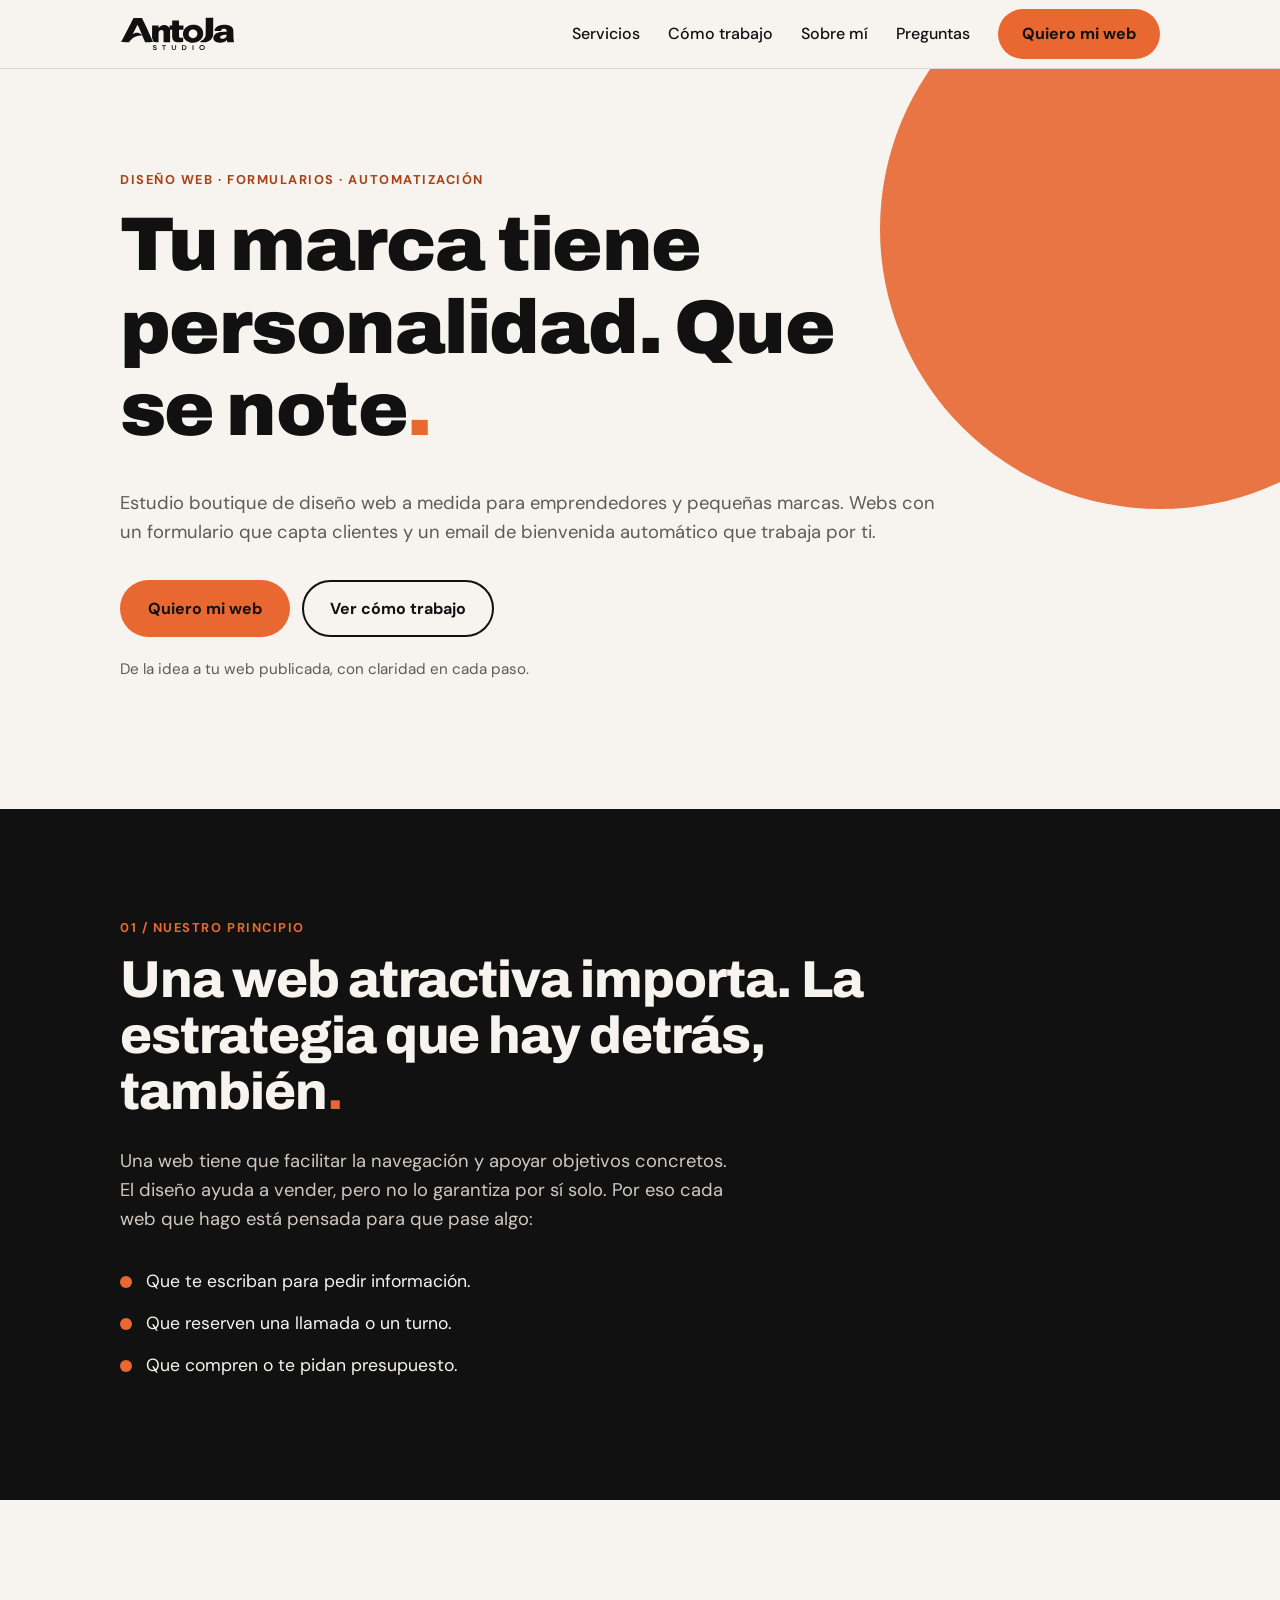
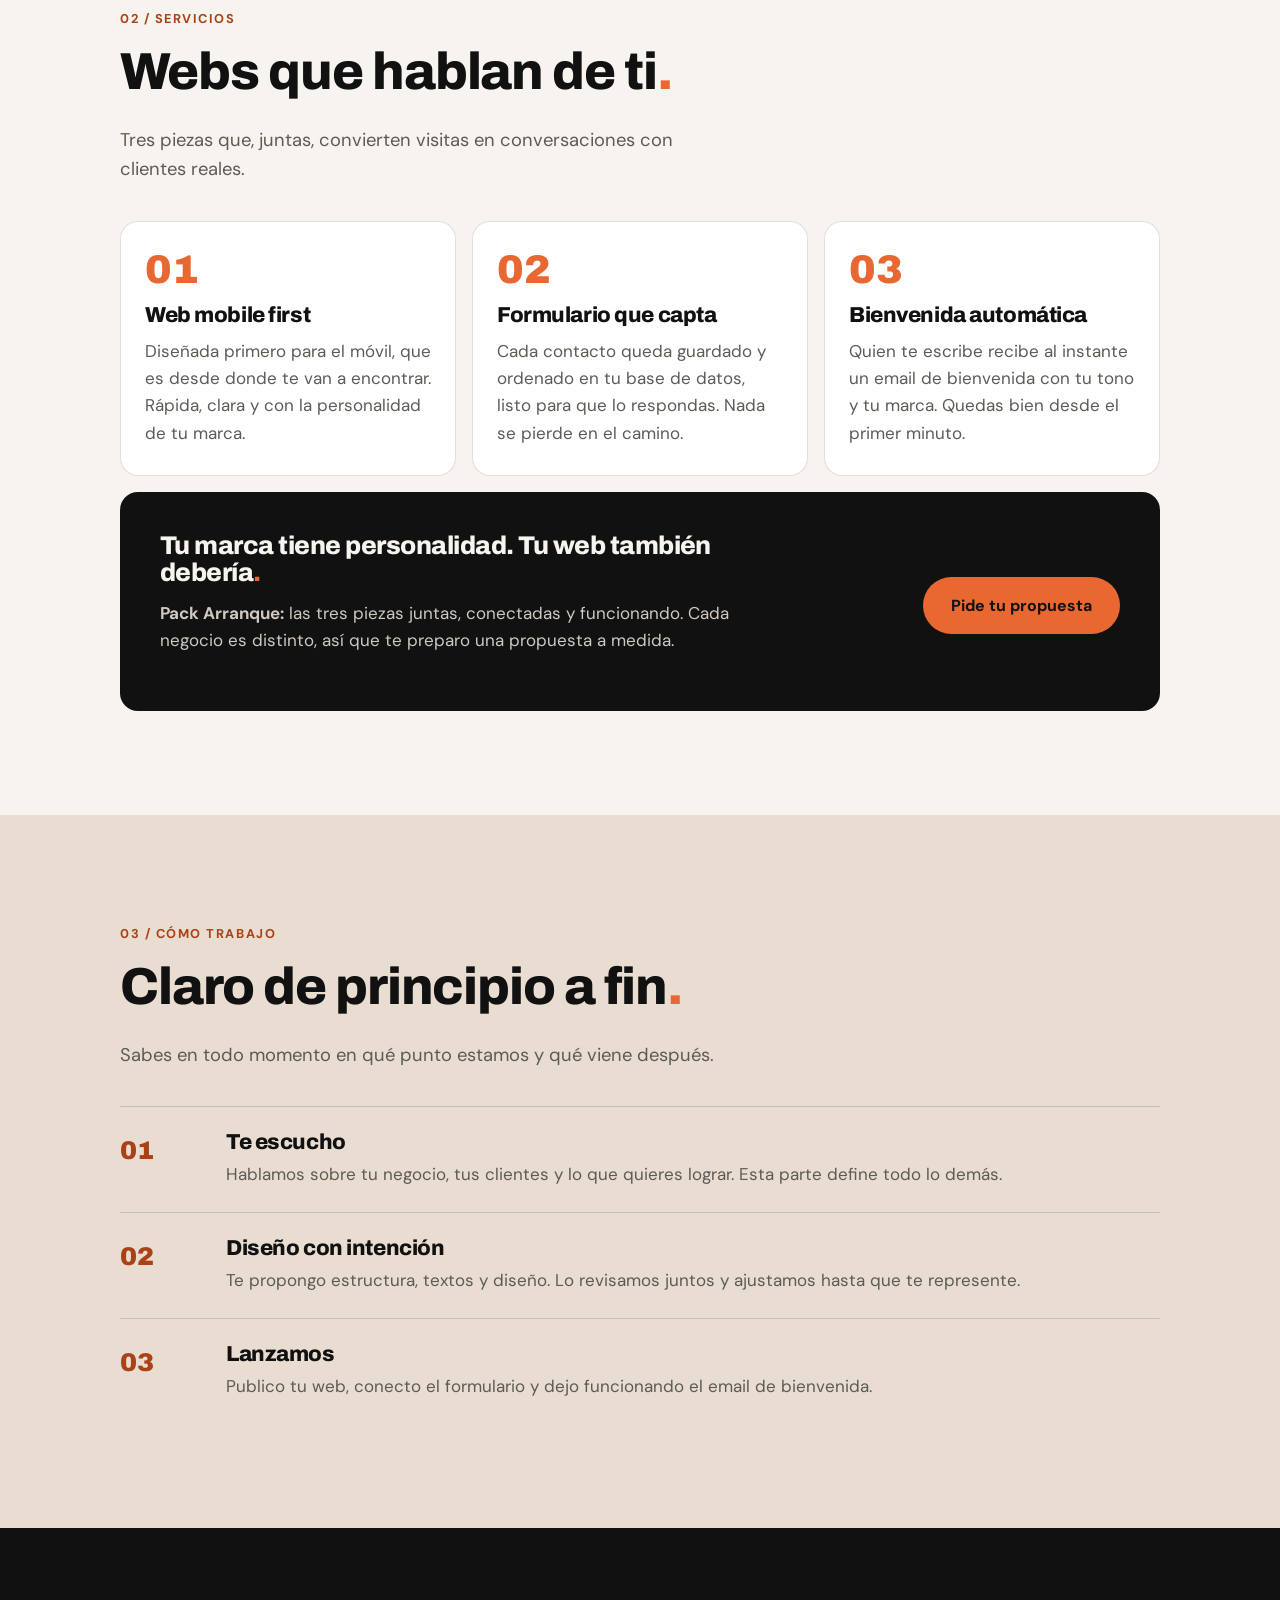
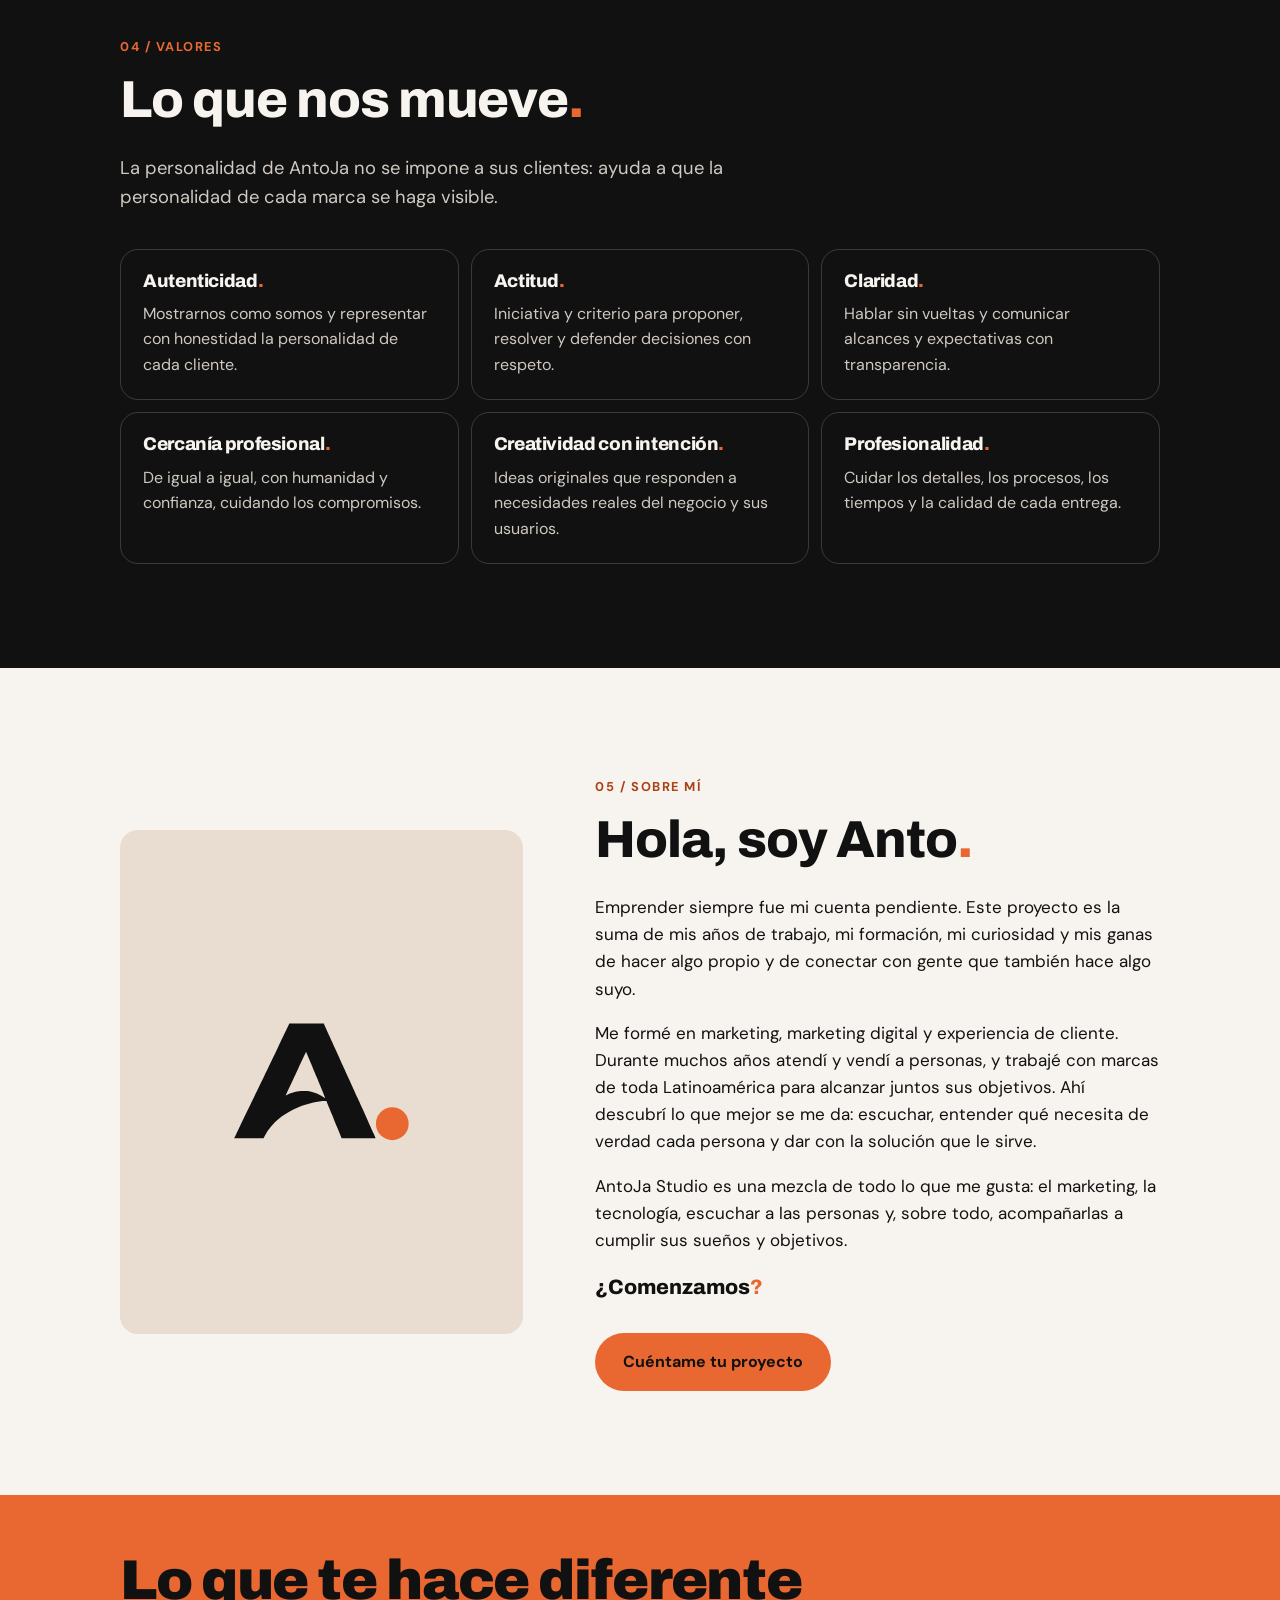
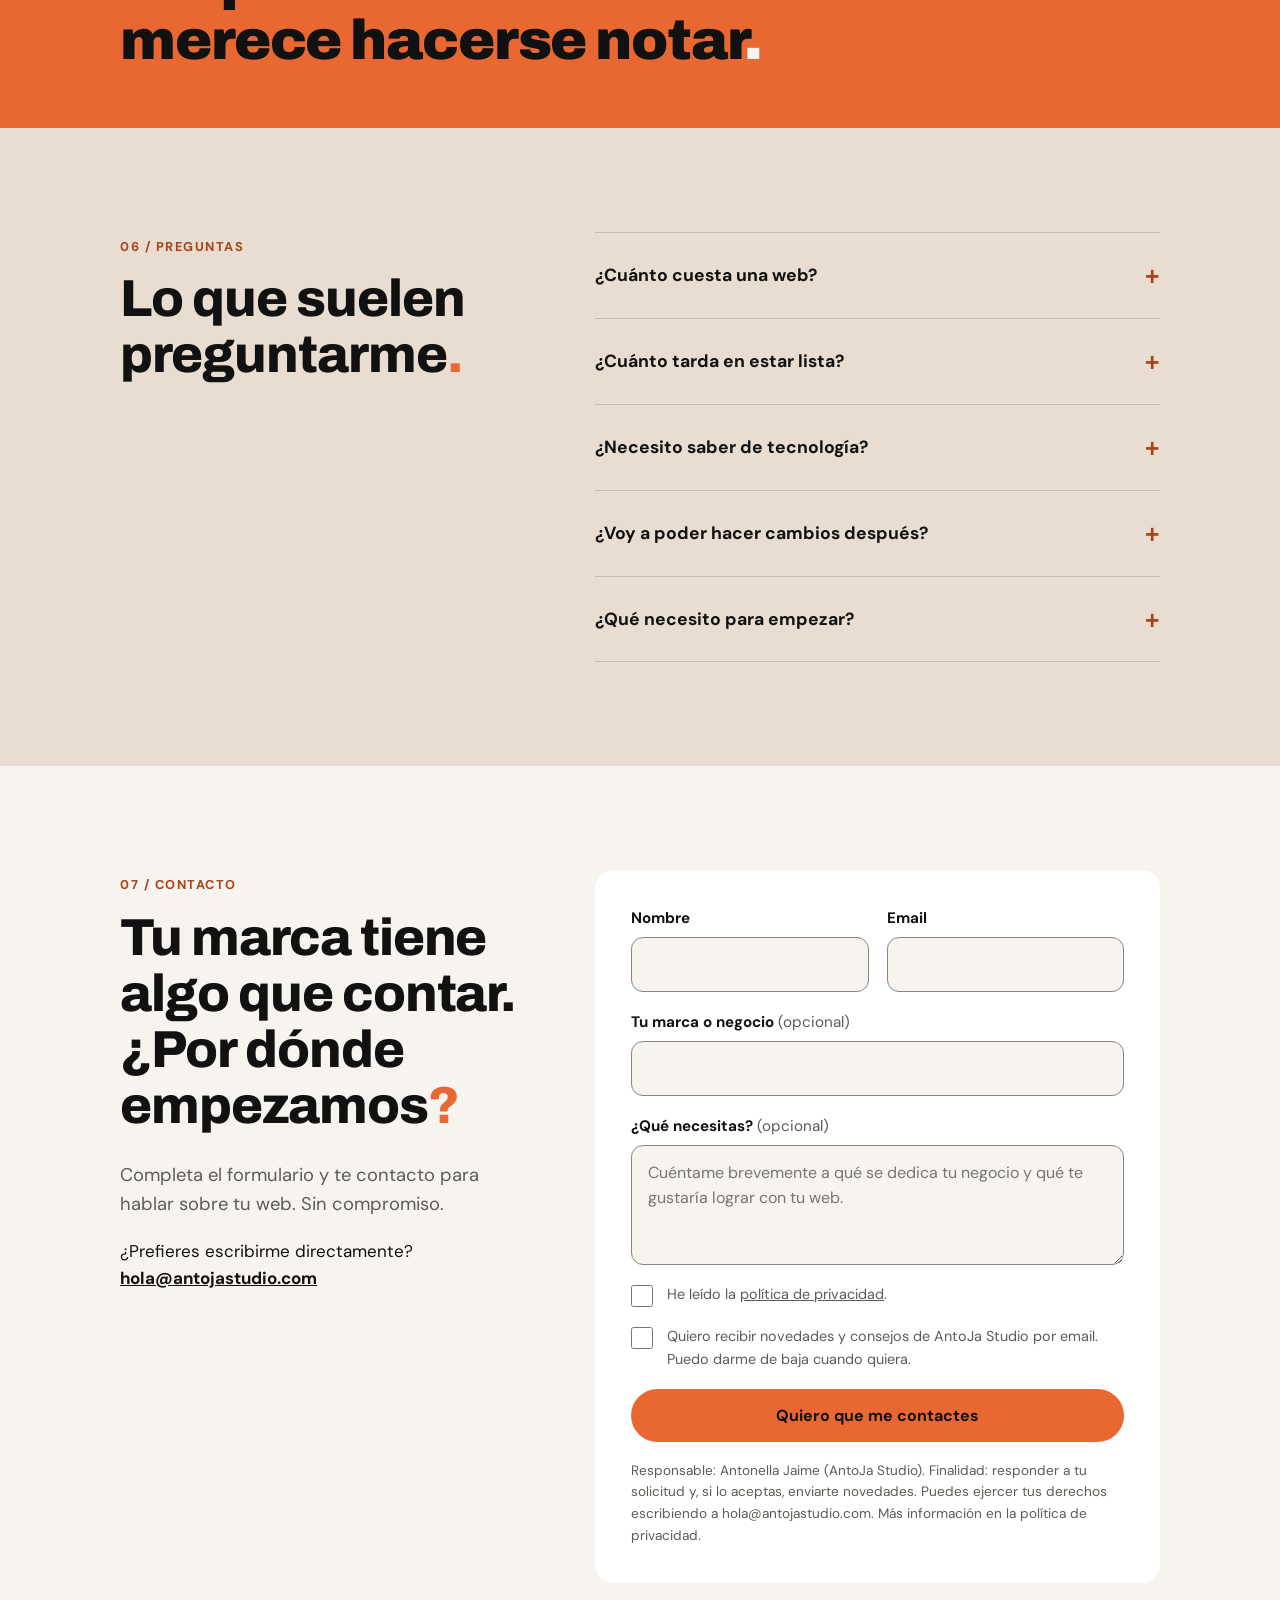
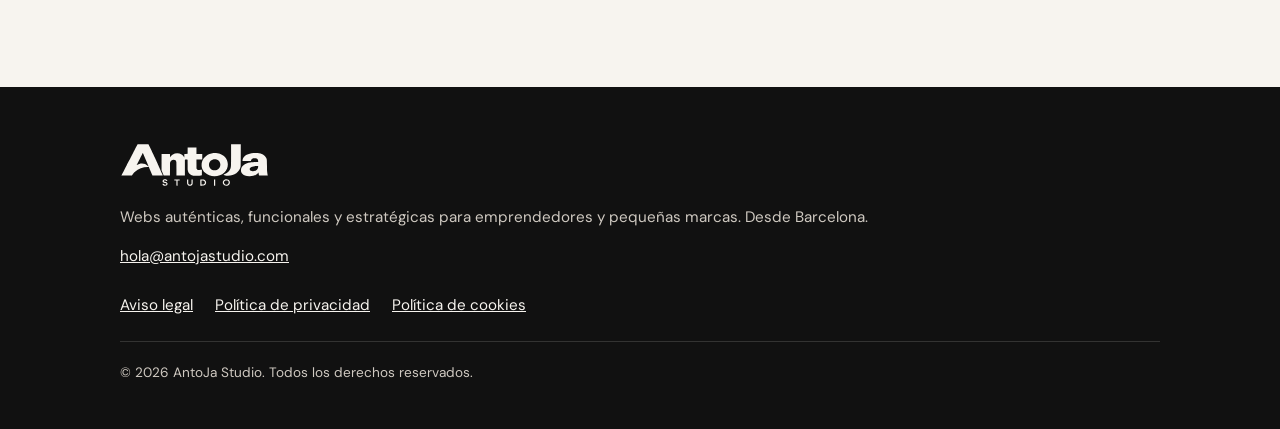
==== commit 11ba0564: "Add files via upload" ====
--- a/index.html
+++ b/index.html
@@ -12,7 +12,7 @@
     7. Valores
     8. Sobre mí + banda de frase
     9. Preguntas frecuentes
-   10. Contacto    → formulario (se conecta con Brevo en la Fase 3)
+   10. Contacto    → formulario conectado con Brevo
    11. Pie de página
   ============================================================
 -->
@@ -389,6 +389,8 @@
     .consentimiento input { width: 22px; height: 22px; margin: 2px 0 0; accent-color: var(--terracota); }
     .formulario .boton { width: 100%; }
     .formulario__aviso { font-size: .85rem; color: var(--gris-texto); margin: 0; }
+    .formulario__error { font-size: .95rem; color: #8A1C1C; background: #FBE9E4; border-radius: 12px; padding: 12px 14px; margin: 0; grid-column: 1 / -1; }
+    .formulario .boton:disabled { opacity: .7; cursor: wait; transform: none; }
     /* Campo trampa para bots (honeypot): invisible para personas */
     .trampa { position: absolute; left: -9999px; }
 
@@ -426,7 +428,7 @@
       .valores { grid-template-columns: repeat(2, 1fr); }
       .paso { grid-template-columns: 90px 1fr; }
       .formulario { padding: 36px; grid-template-columns: 1fr 1fr; }
-      .campo--completo, .consentimiento, .formulario .boton, .formulario__aviso { grid-column: 1 / -1; }
+      .campo--completo, .consentimiento, .formulario .boton, .formulario__aviso, .formulario__error { grid-column: 1 / -1; }
     }
 
     /* ==========================================================
@@ -671,57 +673,60 @@
 
         <div>
           <!--
-            FORMULARIO
-            Fase 3: acá conectamos Brevo. Cambiaremos el "action" por la URL
-            del formulario de Brevo y los "name" de los campos por los suyos.
-            Por ahora, el JavaScript del final solo muestra el mensaje de gracias.
+            FORMULARIO conectado con Brevo
+            - "action": la dirección de tu formulario en Brevo (lista Leads Web).
+            - Los "name" (NOMBRE, EMAIL, NEGOCIO, MENSAJE, OPT_IN) tienen que coincidir
+              EXACTAMENTE con los atributos de Brevo.
+            - El JavaScript del final envía los datos sin salir de la página.
           -->
-          <form class="formulario" id="formulario" action="#" method="post" novalidate>
+          <form class="formulario" id="formulario" method="post" novalidate
+                action="https://b9bcd83a.sibforms.com/serve/[base64]">
             <div class="campo">
               <label for="nombre">Nombre</label>
-              <input type="text" id="nombre" name="NOMBRE" autocomplete="given-name" required>
+              <input type="text" id="nombre" name="NOMBRE" maxlength="200" autocomplete="given-name" required>
             </div>
             <div class="campo">
               <label for="email">Email</label>
               <input type="email" id="email" name="EMAIL" autocomplete="email" required>
             </div>
-            <div class="campo">
+            <div class="campo campo--completo">
               <label for="negocio">Tu marca o negocio <span class="opcional">(opcional)</span></label>
-              <input type="text" id="negocio" name="NEGOCIO" autocomplete="organization">
-            </div>
-            <div class="campo">
-              <label for="necesidad">¿Qué necesitas?</label>
-              <select id="necesidad" name="NECESIDAD">
-                <option>Pack Arranque (las 3 piezas)</option>
-                <option>Solo una web</option>
-                <option>Rediseñar mi web actual</option>
-                <option>Todavía no lo sé</option>
-              </select>
+              <input type="text" id="negocio" name="NEGOCIO" maxlength="200" autocomplete="organization">
             </div>
             <div class="campo campo--completo">
-              <label for="mensaje">Cuéntame un poco más <span class="opcional">(opcional)</span></label>
-              <textarea id="mensaje" name="MENSAJE" placeholder="¿A qué se dedica tu negocio? ¿Qué te gustaría lograr con tu web?"></textarea>
+              <label for="mensaje">¿Qué necesitas? <span class="opcional">(opcional)</span></label>
+              <textarea id="mensaje" name="MENSAJE" maxlength="200" placeholder="Cuéntame brevemente a qué se dedica tu negocio y qué te gustaría lograr con tu web."></textarea>
             </div>
 
-            <!-- Campo trampa: si un bot lo completa, descartamos el envío -->
+            <!-- Campo trampa de Brevo: invisible para personas. Si un bot lo completa, Brevo descarta el envío -->
             <div class="trampa" aria-hidden="true">
-              <label for="web">No completes este campo</label>
-              <input type="text" id="web" name="web" tabindex="-1" autocomplete="off">
+              <label for="email_address_check">No completes este campo</label>
+              <input type="text" id="email_address_check" name="email_address_check" tabindex="-1" autocomplete="off" value="">
             </div>
-
-            <!-- Consentimiento RGPD: obligatorio en España/UE -->
+            <!-- Datos técnicos que pide Brevo -->
+            <input type="hidden" name="locale" value="es">
+            <input type="hidden" name="html_type" value="simple">
+
+            <!-- 1) Privacidad: OBLIGATORIA. Solo informa; no se envía a Brevo (no tiene "name") -->
             <label class="consentimiento">
-              <input type="checkbox" id="privacidad" name="OPT_IN" required>
-              <span>He leído y acepto la <a href="privacidad.html">política de privacidad</a>. Acepto recibir un email de bienvenida y comunicaciones de AntoJa Studio. Me puedo dar de baja cuando quiera.</span>
+              <input type="checkbox" id="privacidad" required>
+              <span>He leído la <a href="privacidad.html">política de privacidad</a>.</span>
             </label>
 
-            <button type="submit" class="boton boton--principal">Quiero que me contactes</button>
-            <p class="formulario__aviso">Responsable: Antonella Jaime (AntoJa Studio). Finalidad: responder tu consulta y enviarte comunicaciones. Más info en la política de privacidad.</p>
+            <!-- 2) Comunicaciones comerciales: OPCIONAL y sin marcar (LSSI art. 21). Se guarda en Brevo como OPT_IN -->
+            <label class="consentimiento">
+              <input type="checkbox" id="opt_in" name="OPT_IN" value="1">
+              <span>Quiero recibir novedades y consejos de AntoJa Studio por email. Puedo darme de baja cuando quiera.</span>
+            </label>
+
+            <button type="submit" class="boton boton--principal" id="boton-enviar">Quiero que me contactes</button>
+            <p class="formulario__aviso">Responsable: Antonella Jaime (AntoJa Studio). Finalidad: responder a tu solicitud y, si lo aceptas, enviarte novedades. Puedes ejercer tus derechos escribiendo a hola@antojastudio.com. Más información en la política de privacidad.</p>
+            <p class="formulario__error" id="mensaje-error" role="alert" hidden>Ups, algo falló. Inténtalo de nuevo o escríbeme a <a href="mailto:hola@antojastudio.com">hola@antojastudio.com</a>.</p>
           </form>
 
           <div class="mensaje-ok" id="mensaje-ok" role="status" aria-live="polite" tabindex="-1">
             <h3>¡Gracias<span class="punto">!</span></h3>
-            <p>Recibí tu mensaje. Revisa tu bandeja de entrada: te acabo de enviar un email de bienvenida. Te contacto muy pronto.</p>
+            <p>Recibí tu mensaje y te contacto muy pronto.</p>
           </div>
         </div>
       </div>
@@ -769,19 +774,38 @@
     // 2. Año automático en el pie de página
     document.getElementById('anio').textContent = new Date().getFullYear();
 
-    // 3. Formulario (versión de prueba hasta conectar Brevo en la Fase 3)
+    // 3. Formulario: envía los datos a Brevo sin salir de la página
     const formulario = document.getElementById('formulario');
     const mensajeOk = document.getElementById('mensaje-ok');
-    formulario.addEventListener('submit', (evento) => {
-      evento.preventDefault();               // por ahora no se envía a ningún sitio
-      if (formulario.web.value) return;      // si el campo trampa tiene algo, es un bot
-      if (!formulario.checkValidity()) {     // revisa los campos obligatorios
+    const mensajeError = document.getElementById('mensaje-error');
+    const botonEnviar = document.getElementById('boton-enviar');
+
+    formulario.addEventListener('submit', async (evento) => {
+      evento.preventDefault();                       // evita que el navegador salga de tu web
+      mensajeError.hidden = true;
+      if (formulario.email_address_check.value) return;  // campo trampa con datos = bot
+      if (!formulario.checkValidity()) {             // revisa los campos obligatorios
         formulario.reportValidity();
         return;
       }
-      formulario.style.display = 'none';
-      mensajeOk.classList.add('visible');
-      mensajeOk.focus();
+
+      botonEnviar.disabled = true;
+      botonEnviar.textContent = 'Enviando…';
+      try {
+        // "no-cors": Brevo recibe los datos, aunque no nos deja leer su respuesta
+        await fetch(formulario.action, {
+          method: 'POST',
+          body: new FormData(formulario),
+          mode: 'no-cors'
+        });
+        formulario.style.display = 'none';
+        mensajeOk.classList.add('visible');
+        mensajeOk.focus();
+      } catch (error) {                              // sin conexión u otro problema
+        mensajeError.hidden = false;
+        botonEnviar.disabled = false;
+        botonEnviar.textContent = 'Quiero que me contactes';
+      }
     });
   </script>
 </body>
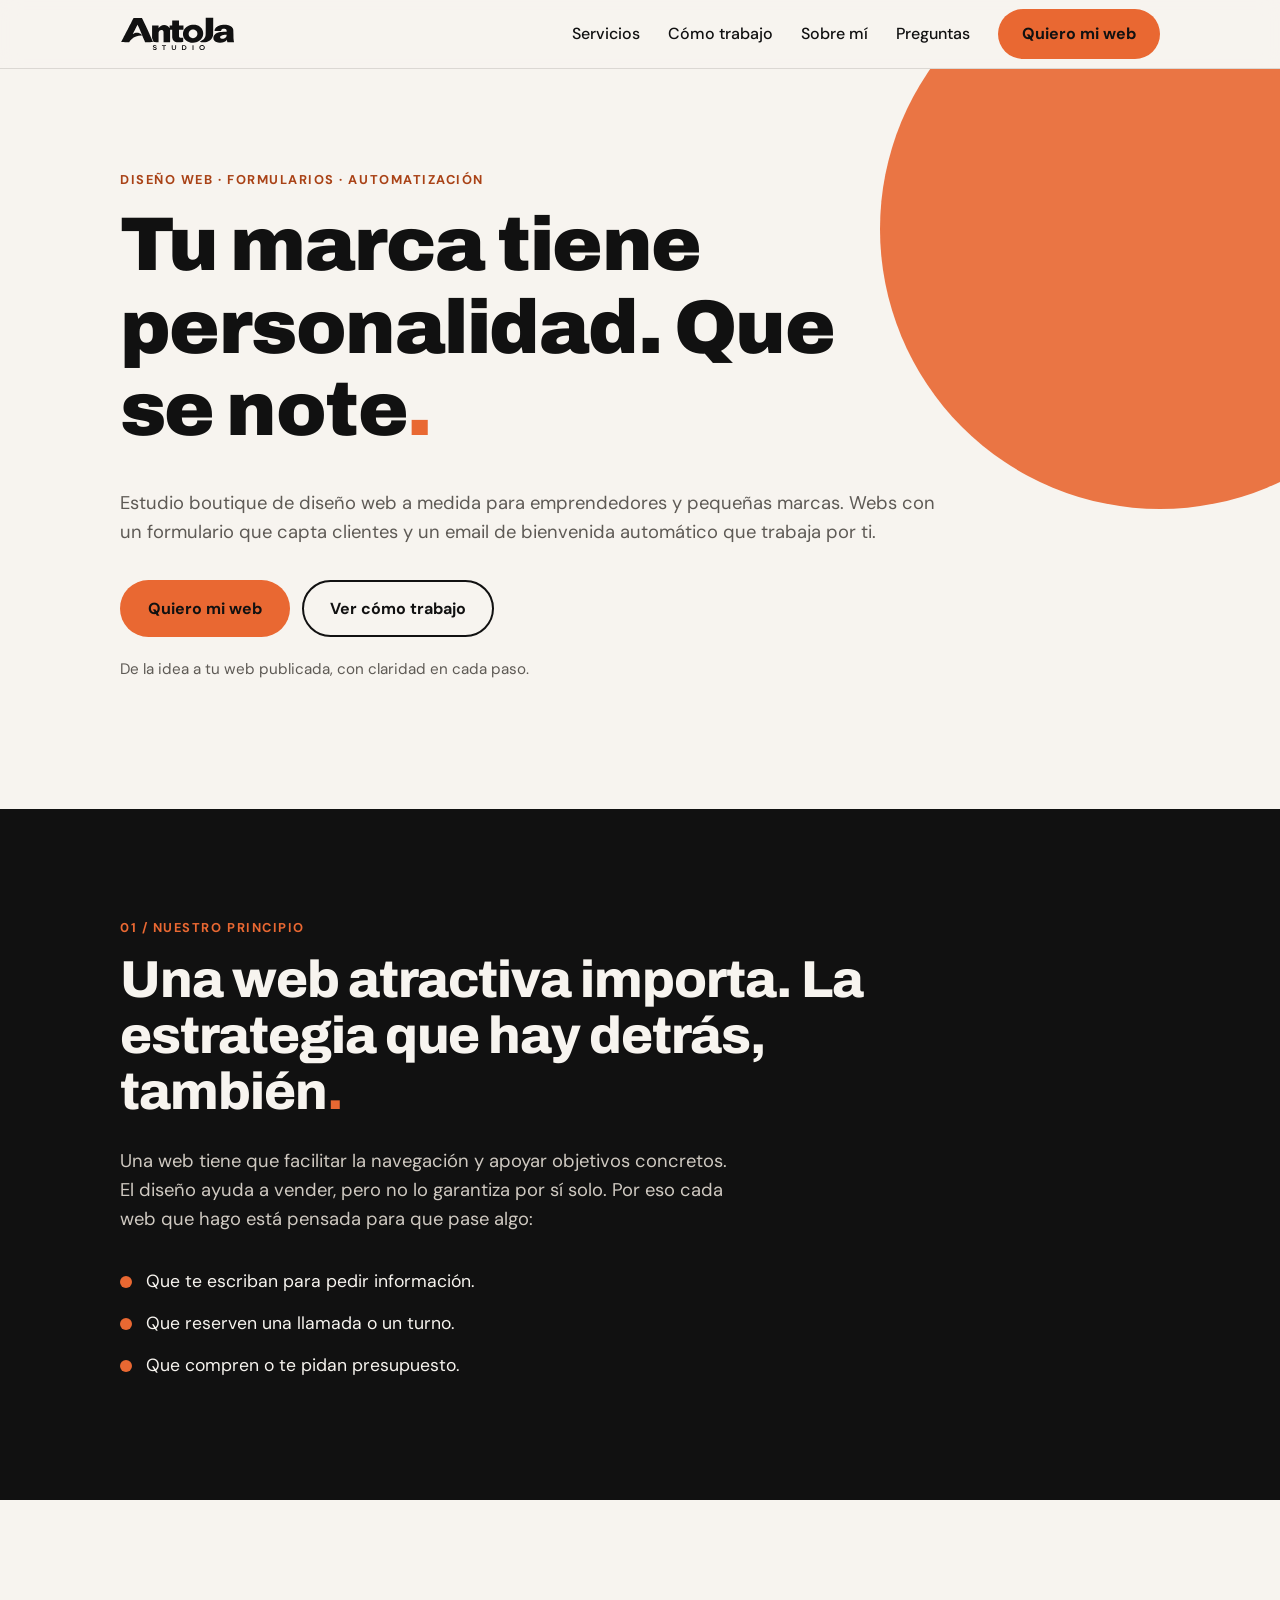
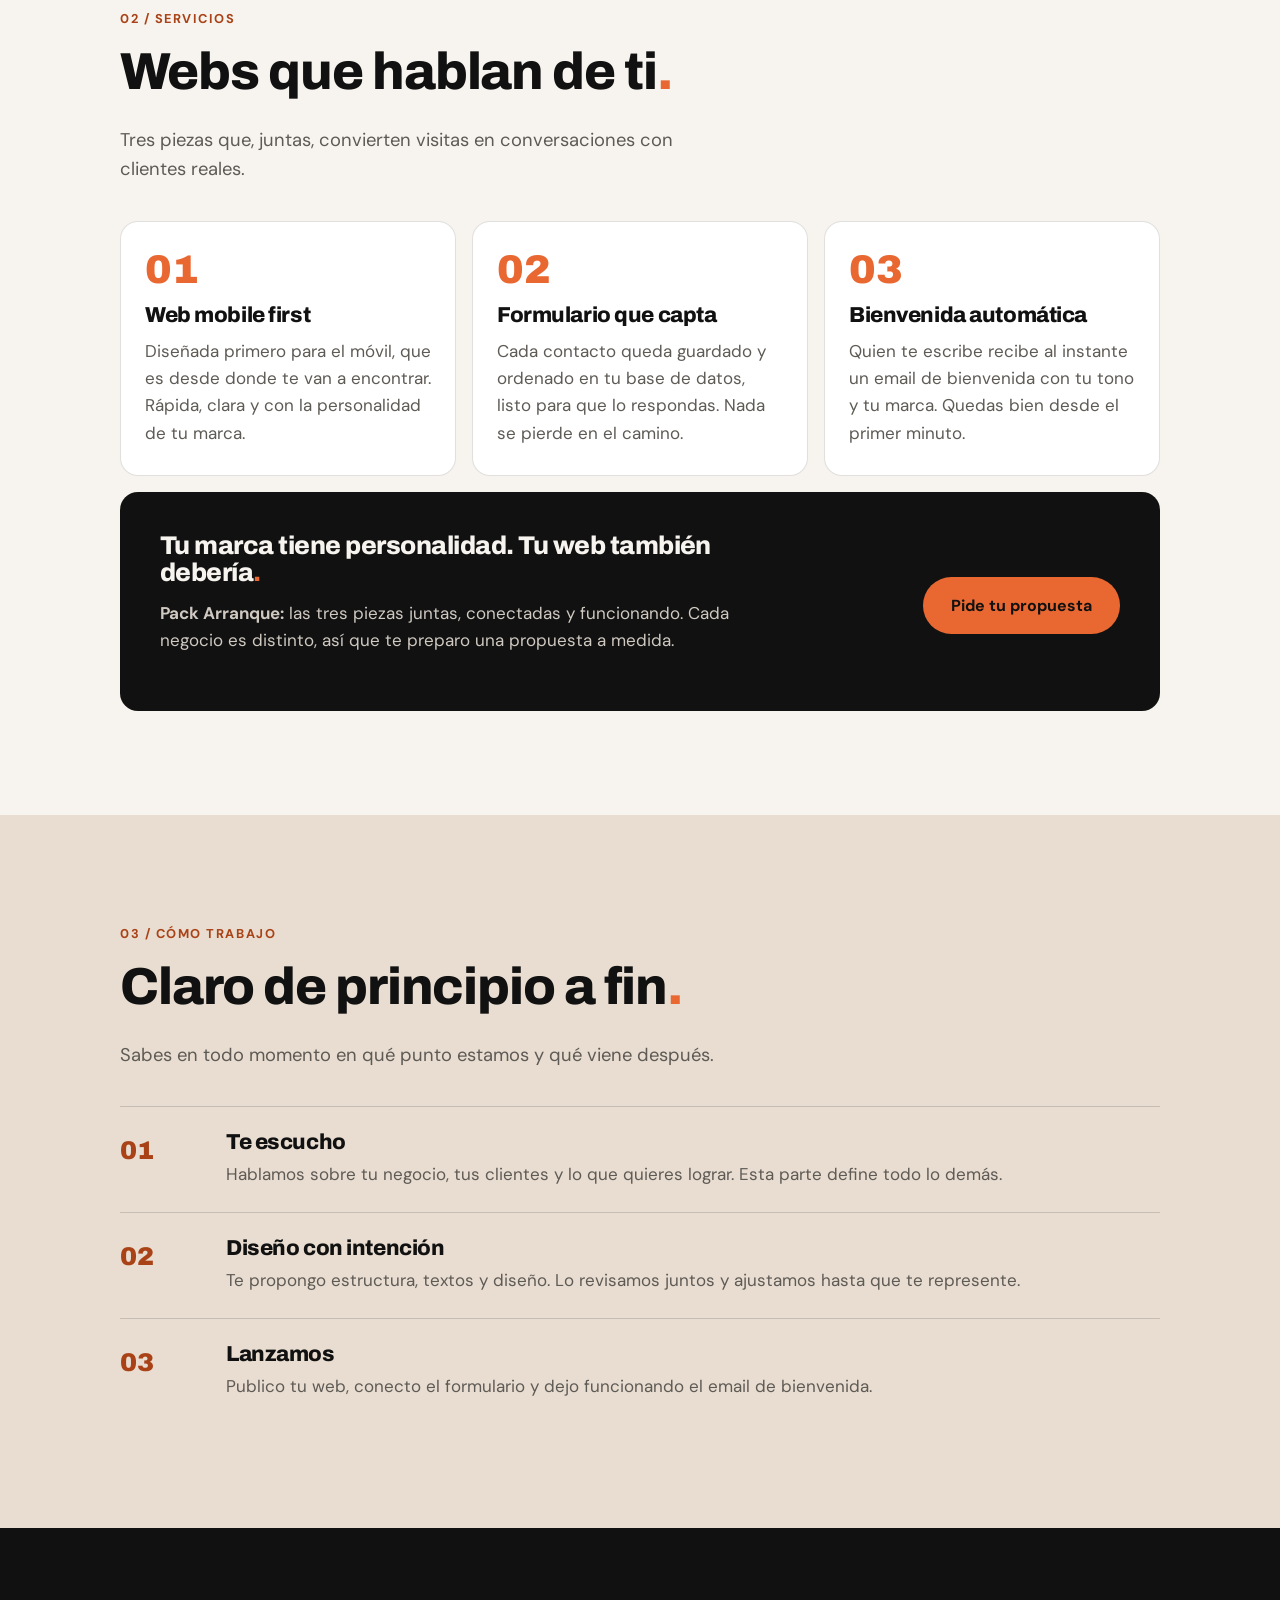
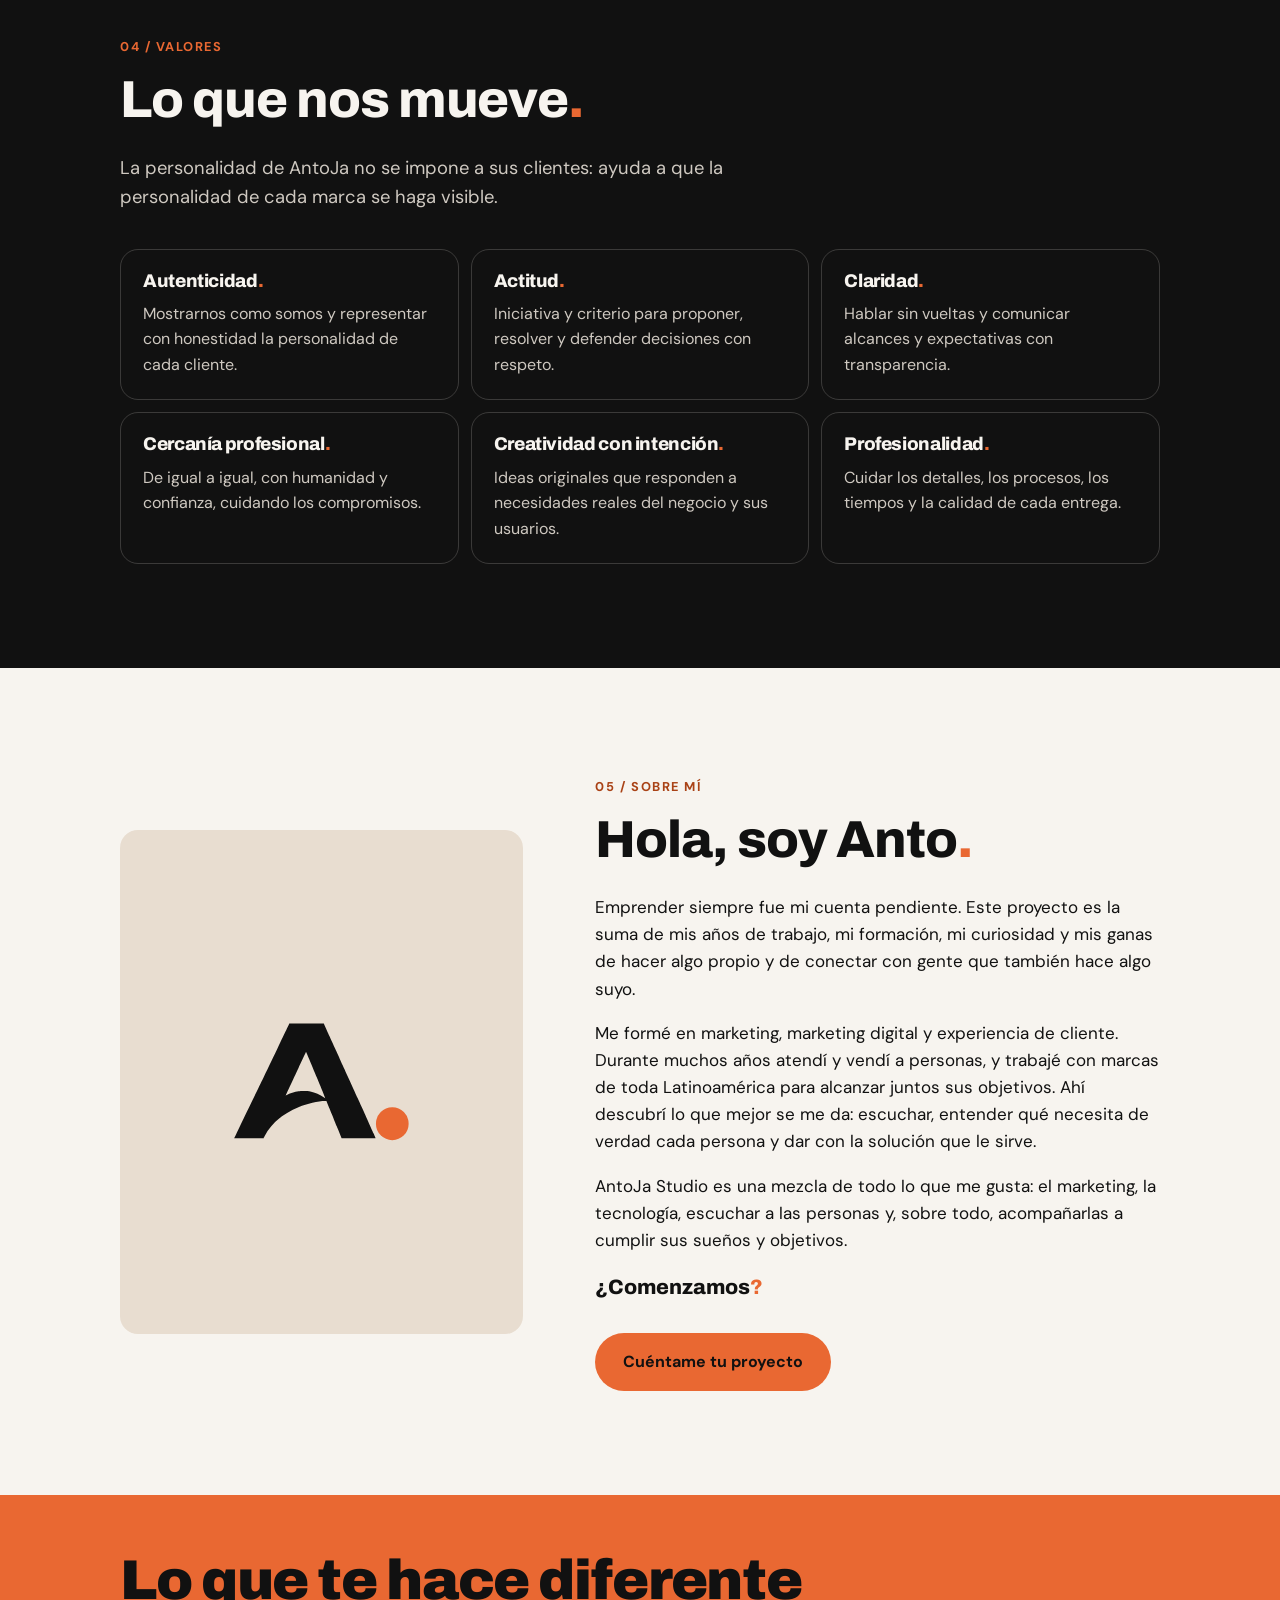
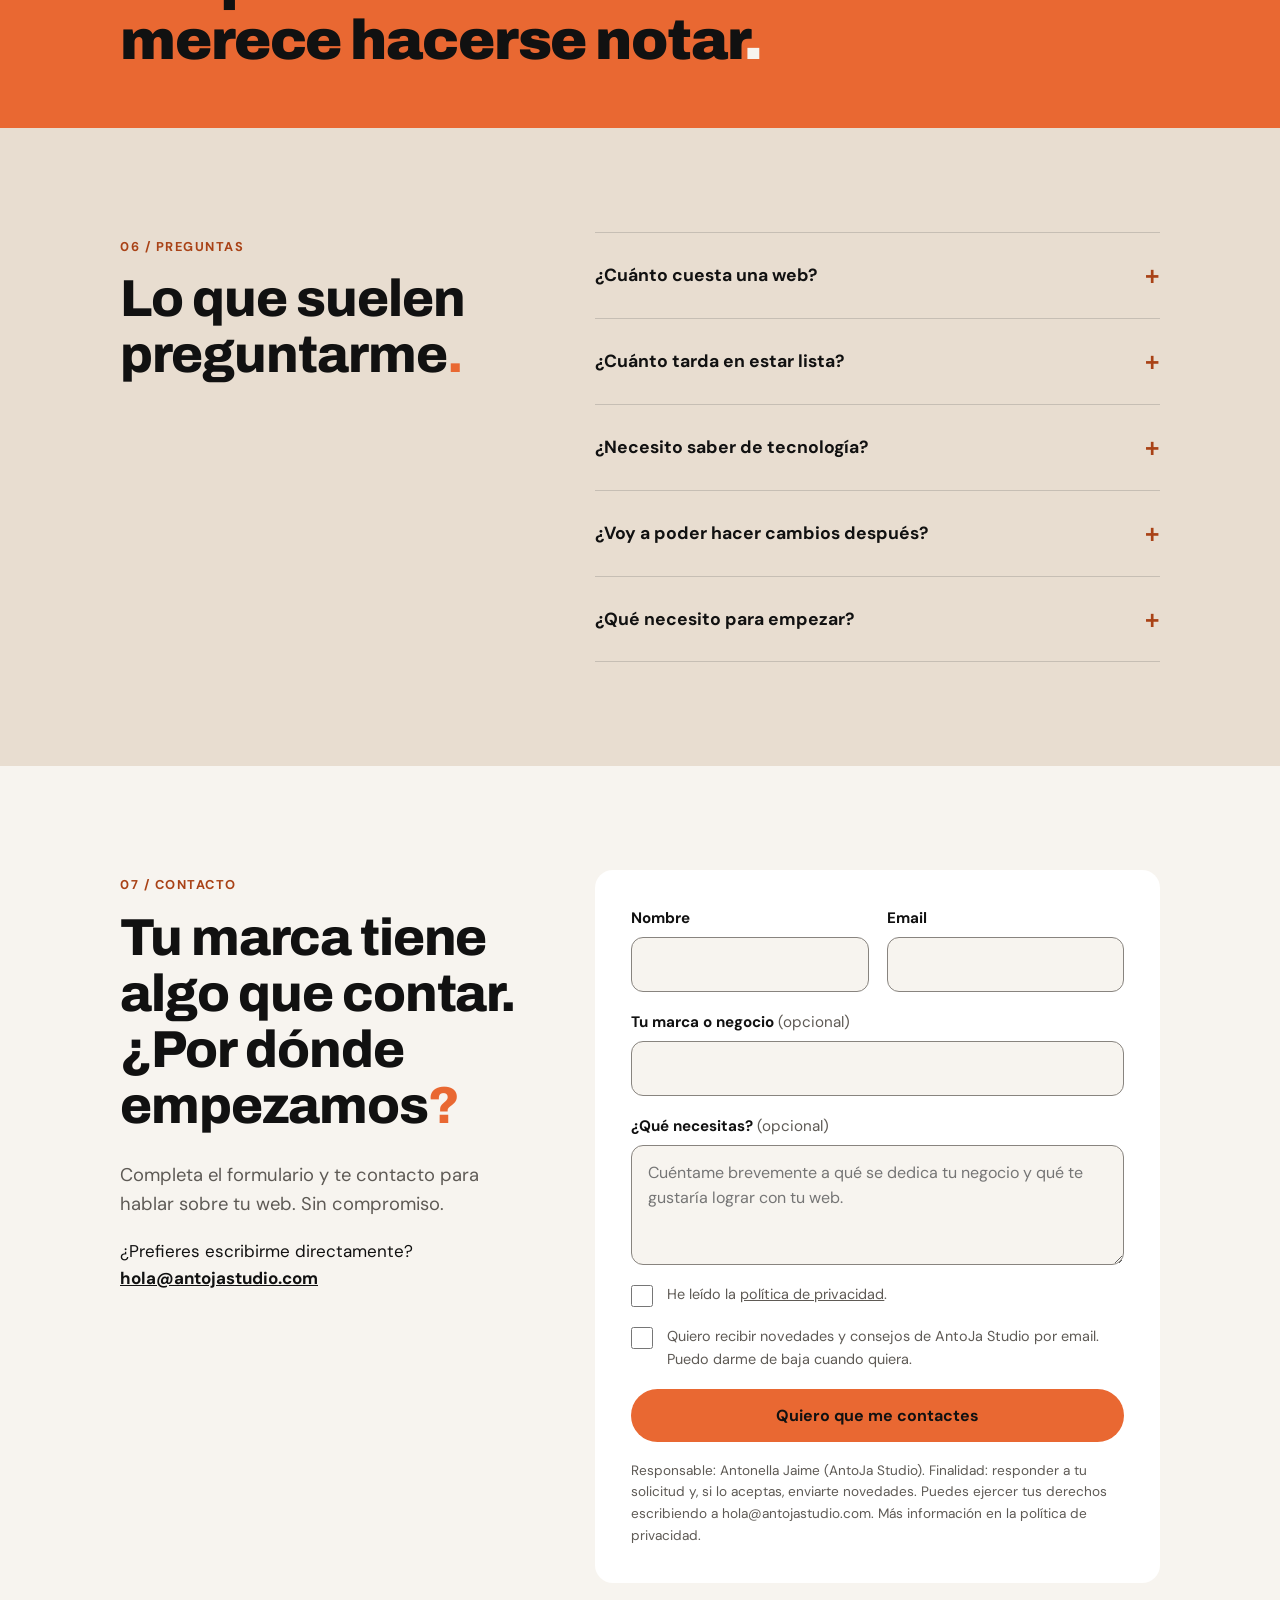
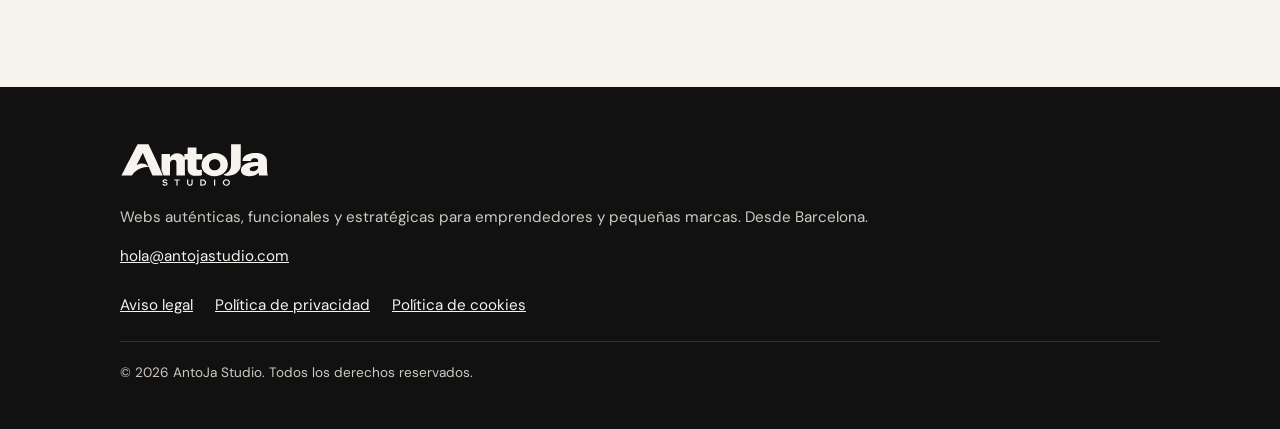
==== commit f4ca060b: "Páginas legales y fuentes propias" ====
--- a/index.html
+++ b/index.html
@@ -35,10 +35,10 @@
 
   <link rel="icon" href="favicon.svg" type="image/svg+xml">
 
-  <!-- Tipografías de Google Fonts: Archivo (títulos) y DM Sans (textos) -->
-  <link rel="preconnect" href="https://fonts.googleapis.com">
-  <link rel="preconnect" href="https://fonts.gstatic.com" crossorigin>
-  <link href="https://fonts.googleapis.com/css2?family=Archivo:wght@700;800;900&family=DM+Sans:opsz,wght@9..40,400;9..40,500;9..40,700&display=swap" rel="stylesheet">
+  <!-- Tipografías alojadas en tu web: Archivo (títulos) y DM Sans (textos) -->
+  <link rel="preload" href="assets/fonts/archivo.woff2" as="font" type="font/woff2" crossorigin>
+  <link rel="preload" href="assets/fonts/dm-sans.woff2" as="font" type="font/woff2" crossorigin>
+  <link rel="stylesheet" href="assets/fuentes.css">
 
   <style>
     /* ==========================================================
--- a/assets/fuentes.css
+++ b/assets/fuentes.css
@@ -0,0 +1,20 @@
+/* ============================================================
+   TIPOGRAFÍAS ALOJADAS EN TU PROPIA WEB
+   Antes se cargaban desde Google Fonts (eso enviaba la IP de cada
+   visitante a Google). Ahora los archivos están en assets/fonts/.
+   Son fuentes "variables": un solo archivo sirve para todos los grosores.
+   ============================================================ */
+@font-face {
+  font-family: "Archivo";
+  src: url("fonts/archivo.woff2") format("woff2");
+  font-weight: 100 900;
+  font-style: normal;
+  font-display: swap;
+}
+@font-face {
+  font-family: "DM Sans";
+  src: url("fonts/dm-sans.woff2") format("woff2");
+  font-weight: 100 1000;
+  font-style: normal;
+  font-display: swap;
+}
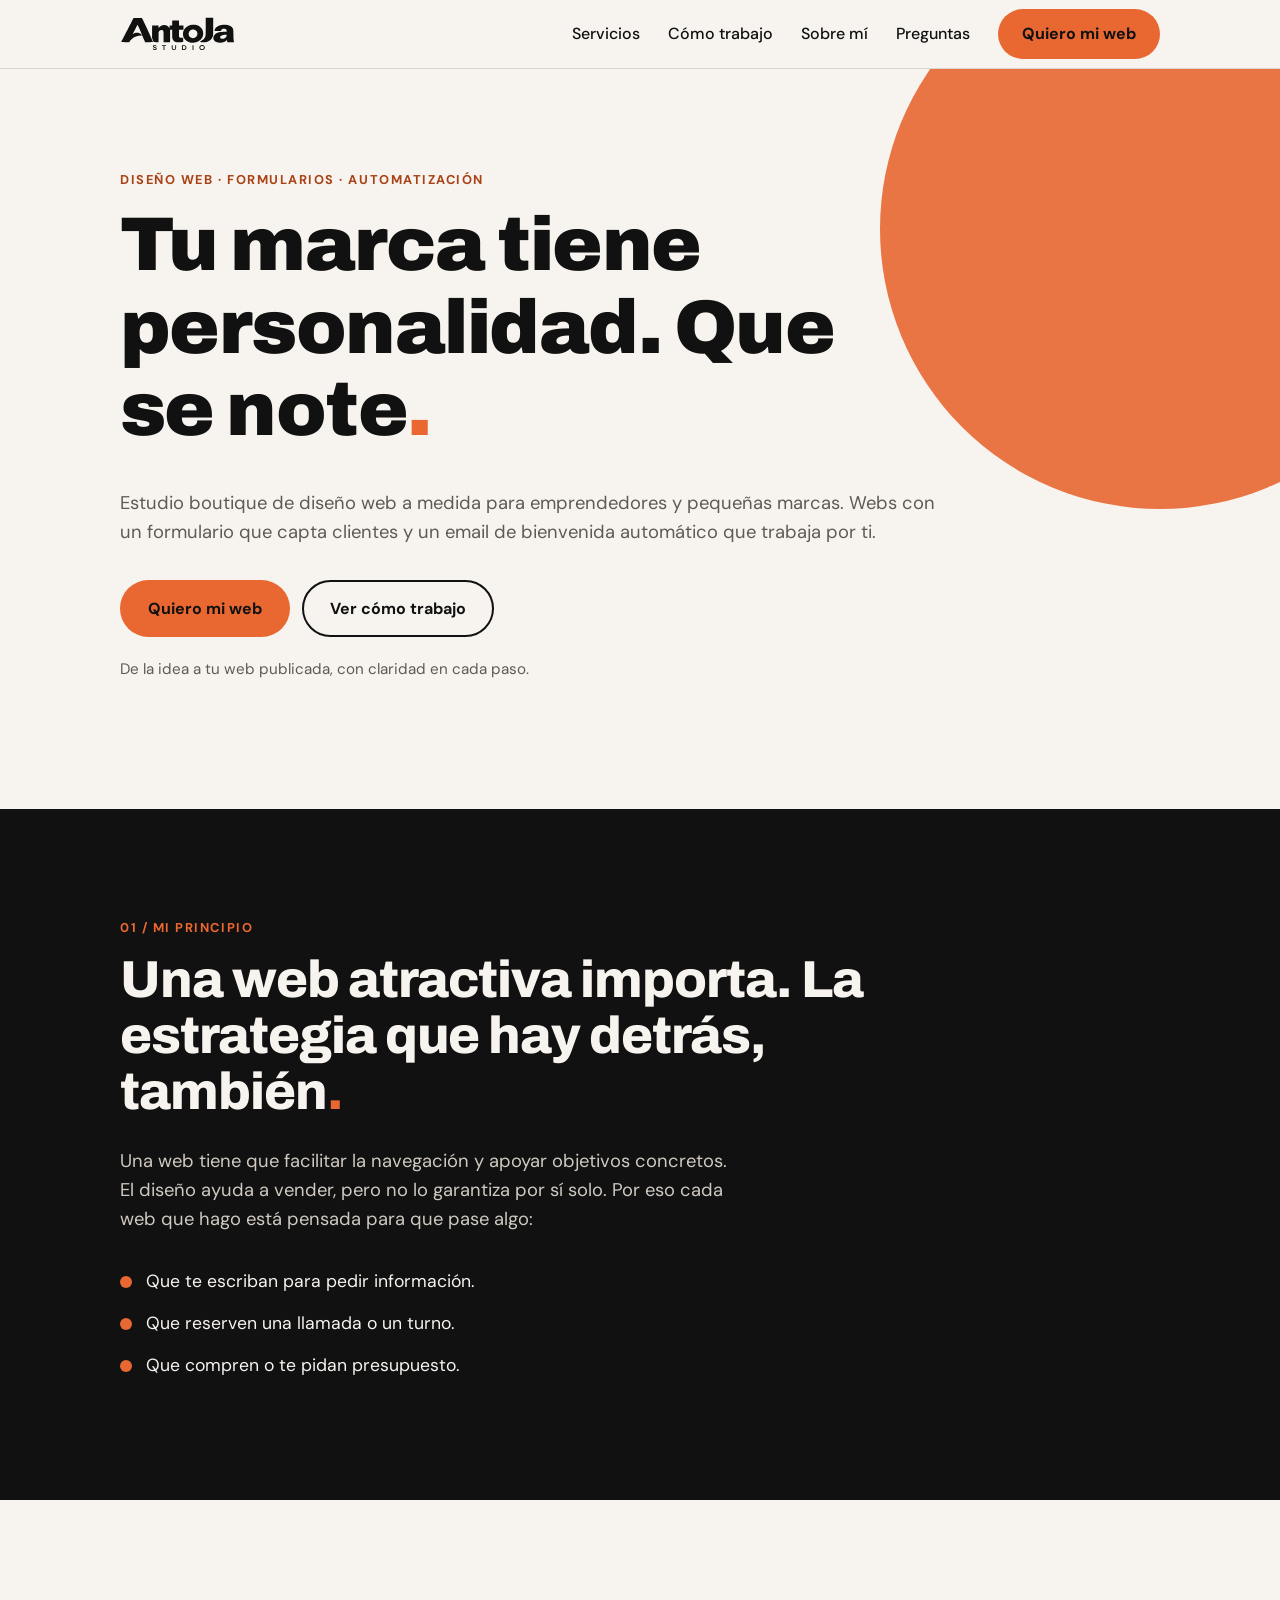
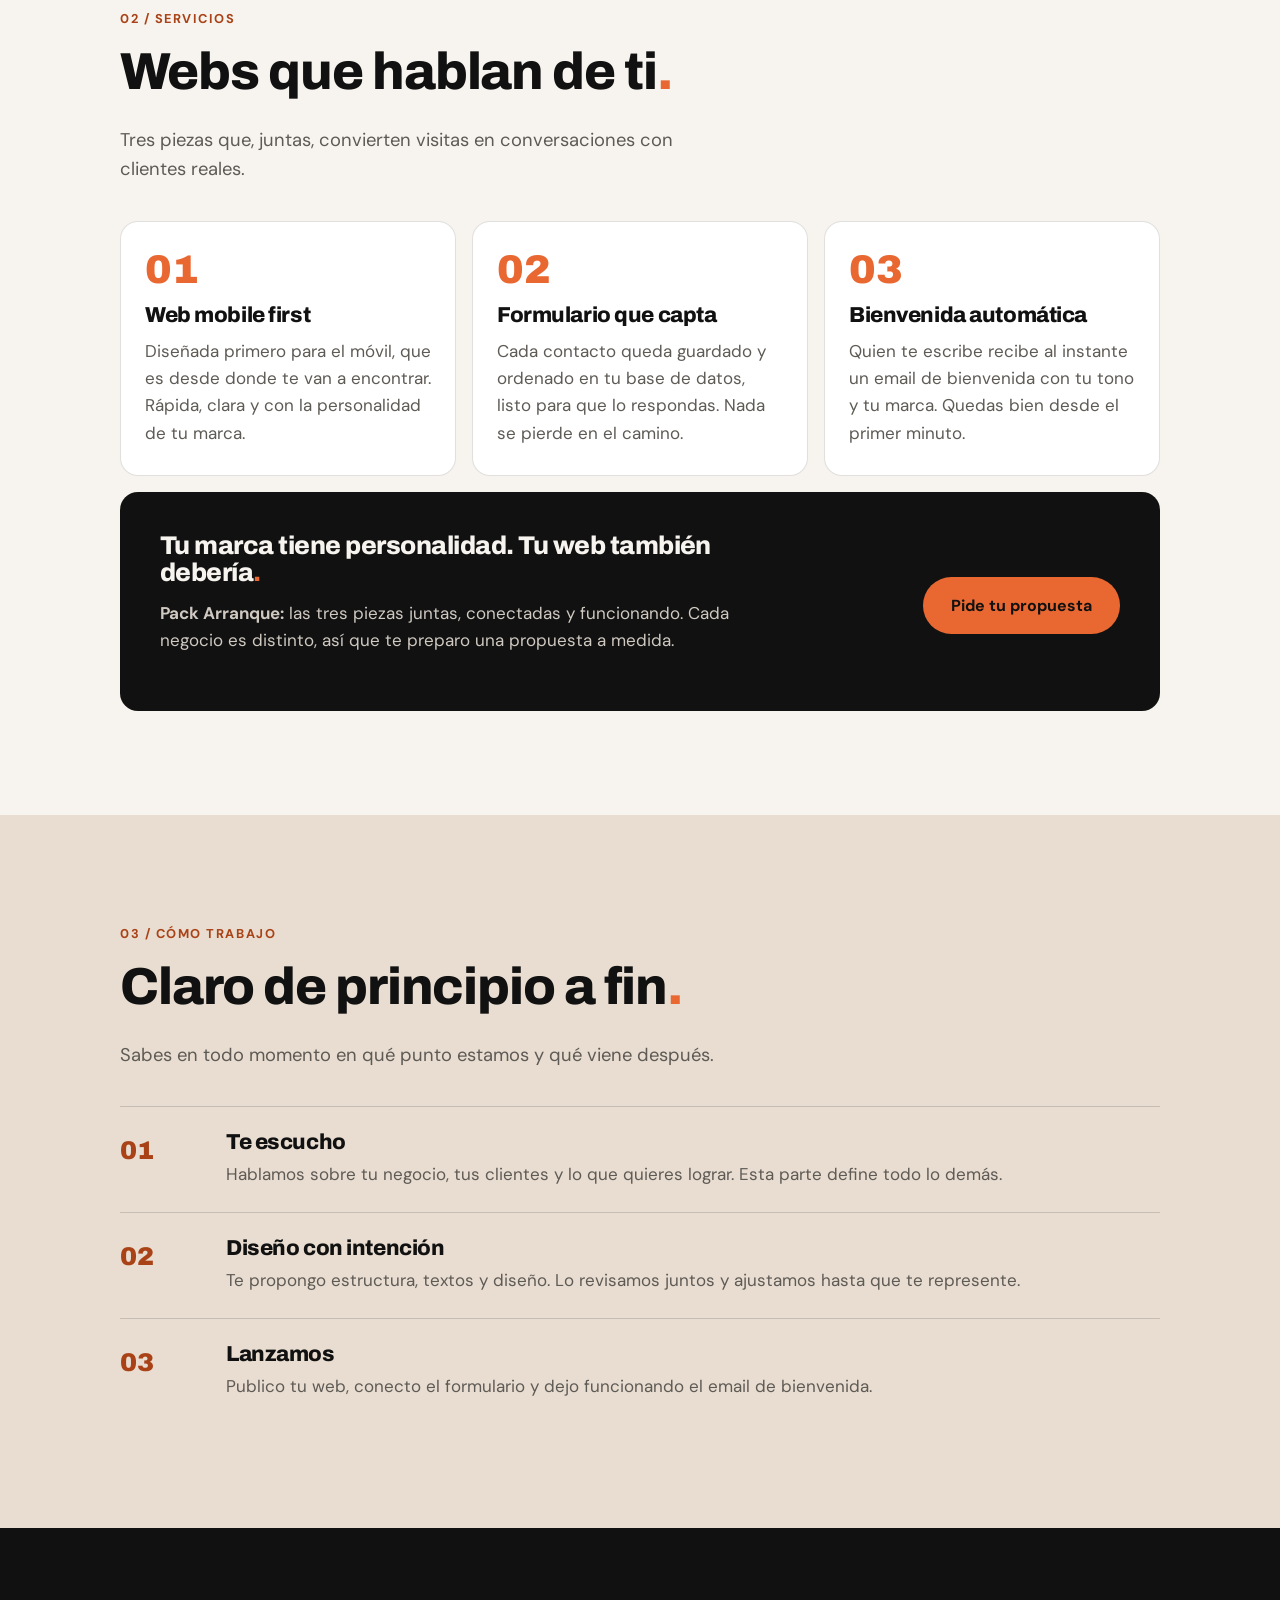
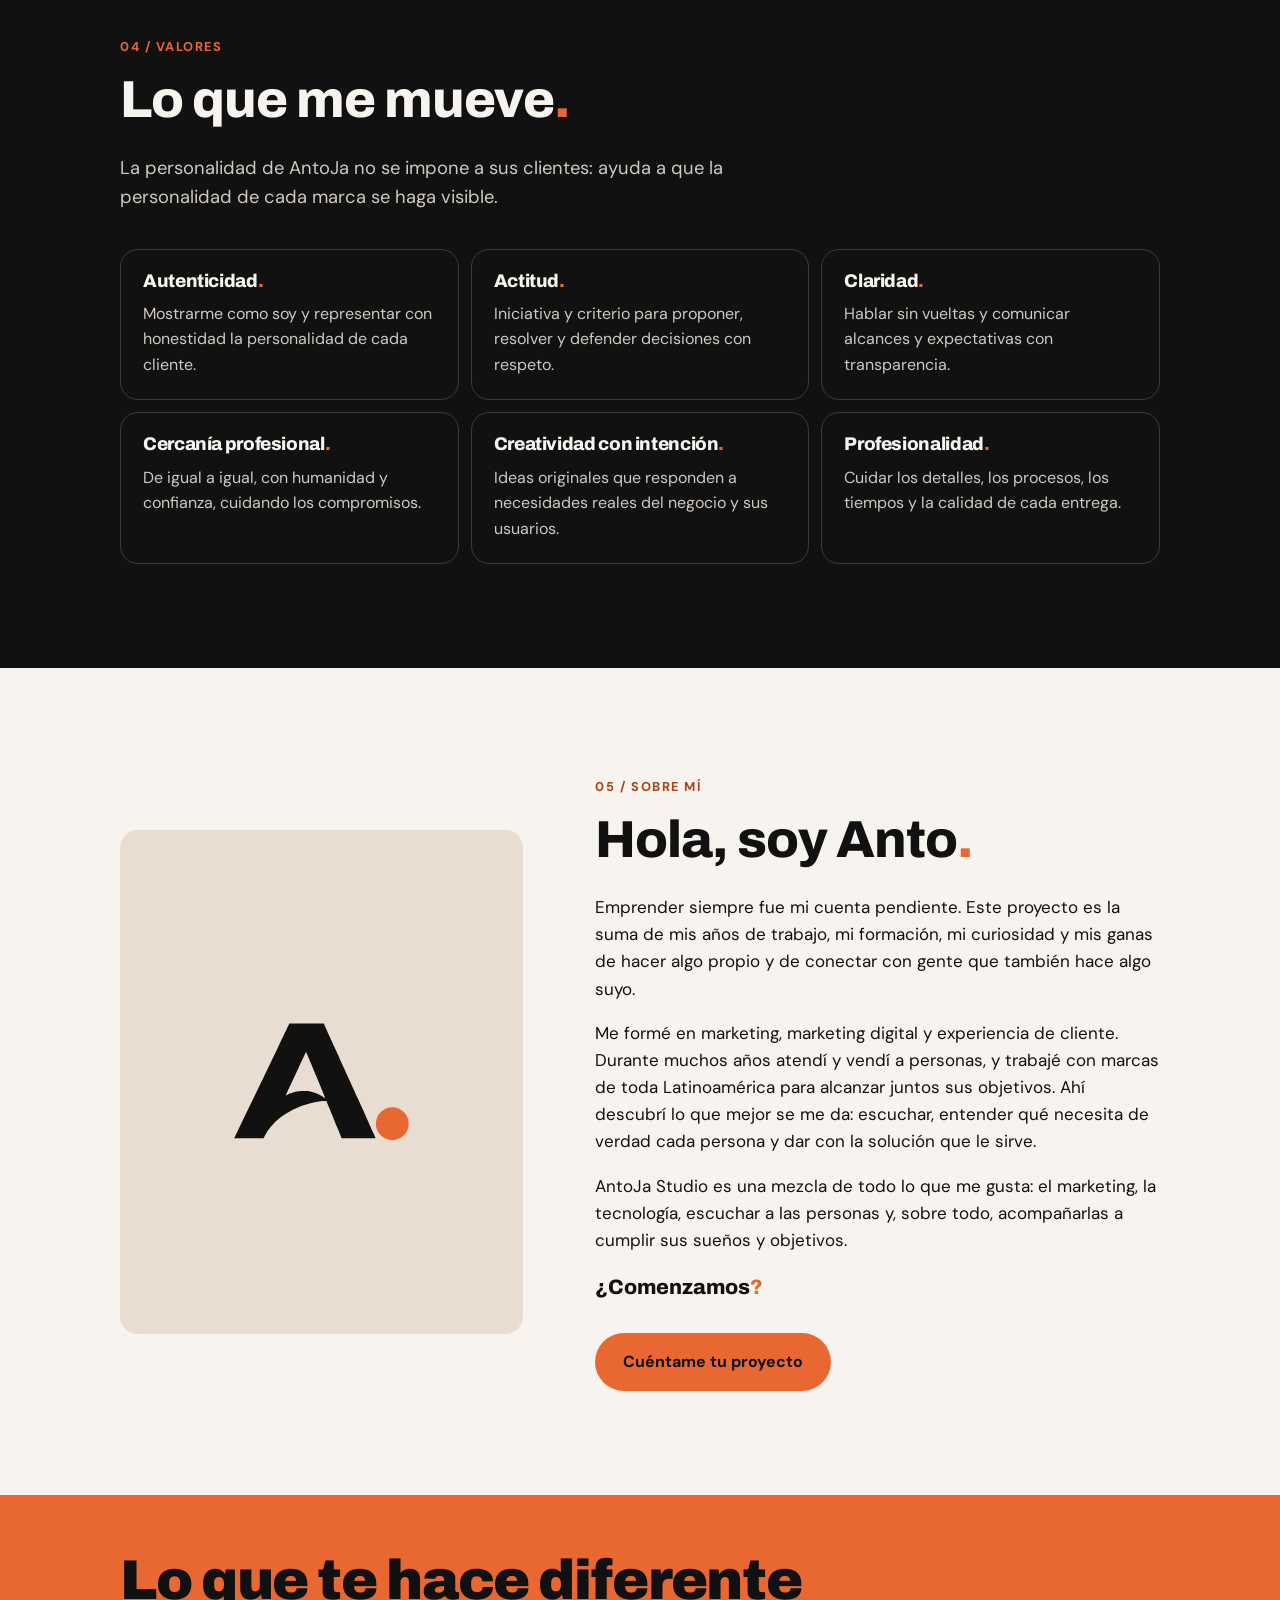
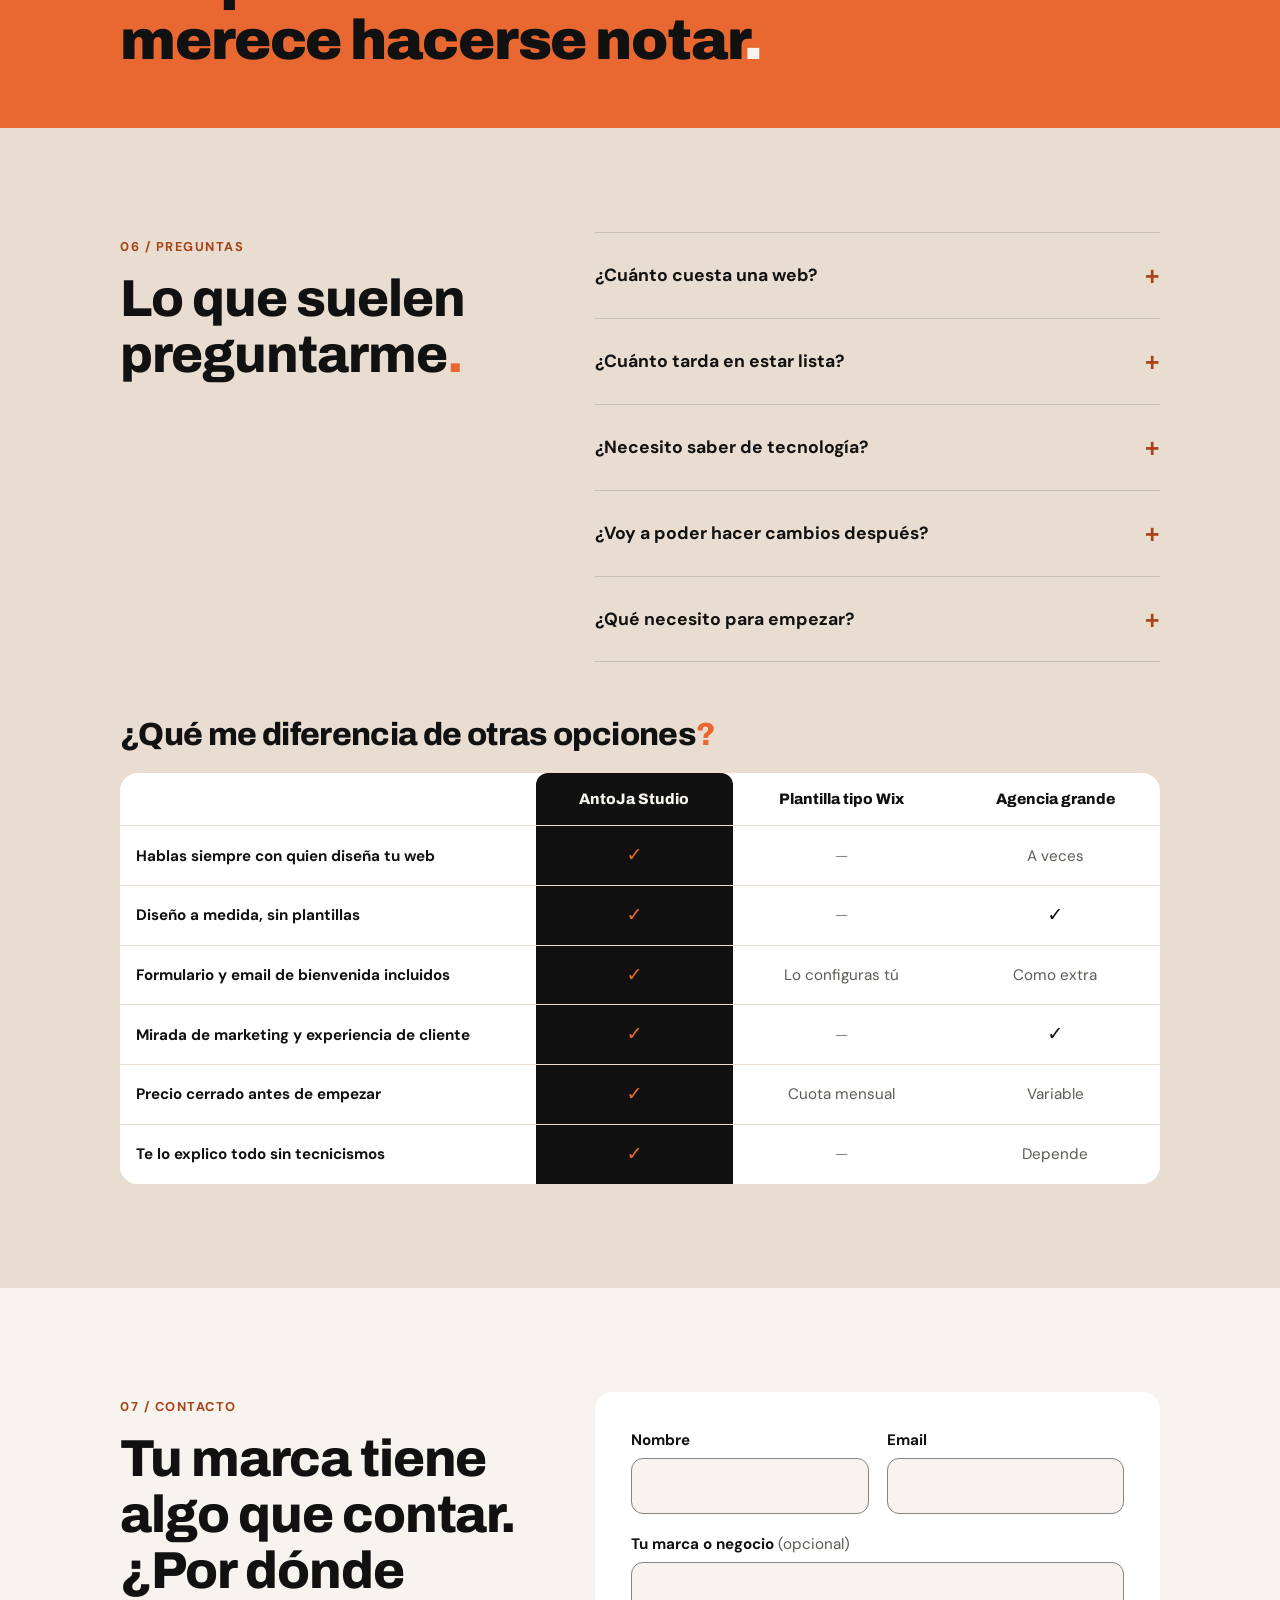
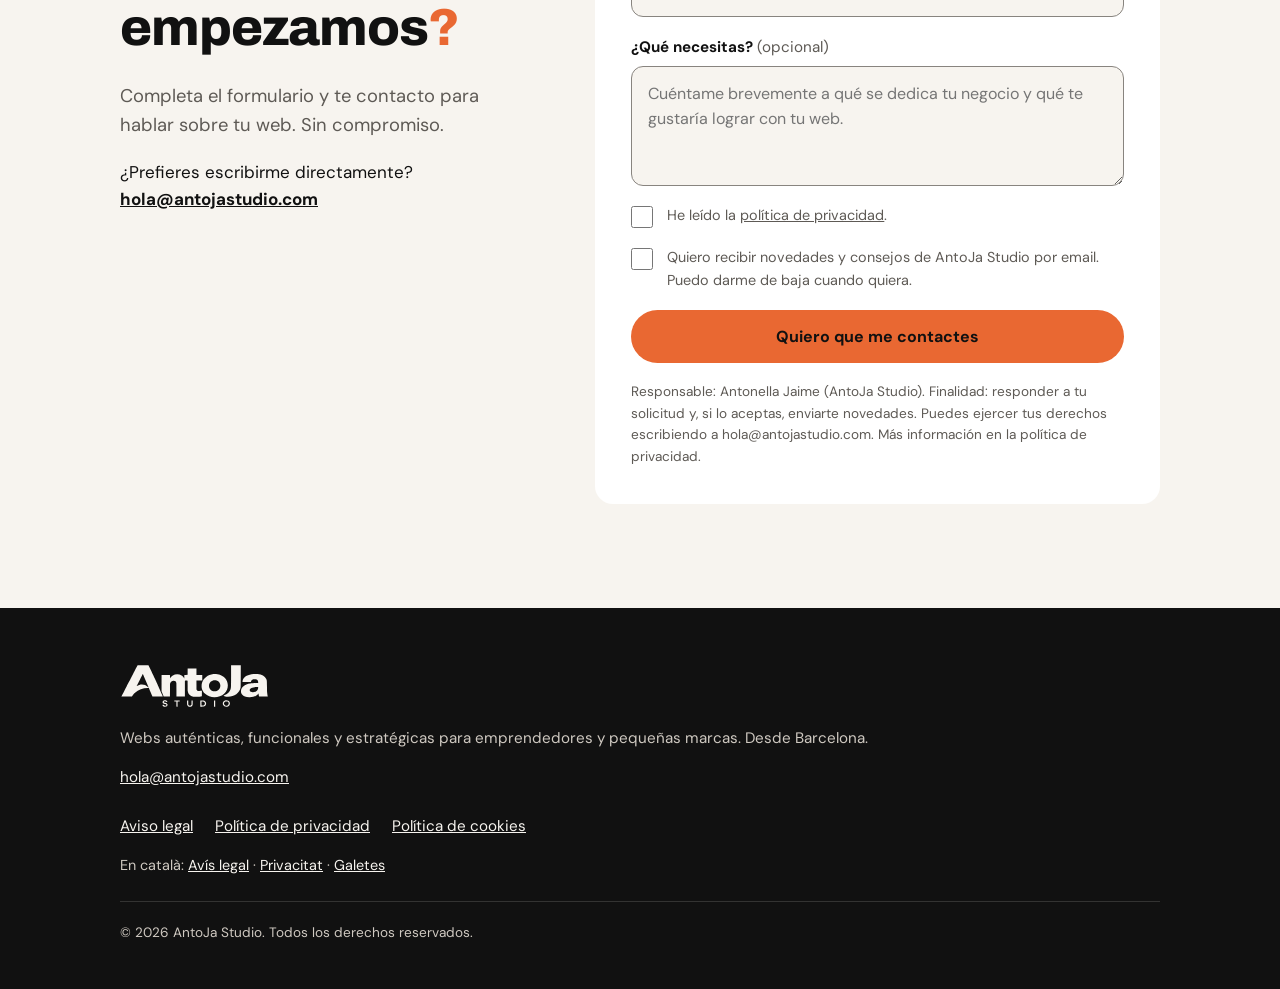
==== commit 073db81d: "Add files via upload Legales en catalán, cuadro comparativo y ajustes de formulario." ====
--- a/index.html
+++ b/index.html
@@ -350,6 +350,28 @@
     .faq details[open] summary::after { transform: rotate(45deg); }
     .faq details p { color: var(--gris-texto); padding-bottom: 12px; margin: 0; }
 
+    /* 11b. CUADRO COMPARATIVO */
+    .comparativa { margin-top: 56px; }
+    .comparativa h3 { font-size: clamp(1.5rem, 4.5vw, 2rem); }
+    .comparativa__scroll { overflow-x: auto; margin-top: 20px; border-radius: var(--radio); background: var(--blanco); }
+    .comparativa__scroll:focus-visible { outline: 3px solid var(--negro); outline-offset: 3px; }
+    .comparativa table { width: 100%; min-width: 560px; border-collapse: collapse; font-size: .95rem; }
+    .comparativa th, .comparativa td { padding: 14px 16px; text-align: center; border-bottom: 1px solid var(--beige); }
+    .comparativa tbody tr:last-child > * { border-bottom: 0; }
+    .comparativa thead th { font-family: var(--fuente-titulos); font-weight: 800; font-size: .95rem; vertical-align: bottom; }
+    .comparativa tbody th {
+      text-align: left; font-weight: 700; width: 40%;
+      position: sticky; left: 0; background: var(--blanco); z-index: 1;  /* columna fija al deslizar */
+    }
+    .comparativa td { color: var(--gris-texto); }
+    .comparativa .destacada { background: var(--negro); color: var(--marfil); }
+    .comparativa thead .destacada { border-radius: 12px 12px 0 0; }
+    .comparativa .si { color: var(--terracota); font-weight: 900; font-size: 1.2rem; }
+    .comparativa td:not(.destacada) .si { color: var(--negro); }
+    .comparativa .no { color: var(--gris); }
+    .comparativa__nota { font-size: .85rem; color: var(--gris-texto); margin-top: 10px; }
+    @media (min-width: 640px) { .comparativa__nota { display: none; } }  /* ahí la tabla ya entra entera */
+
     /* ==========================================================
        12. CONTACTO (formulario)
        ========================================================== */
@@ -410,6 +432,7 @@
     .pie__logo img { height: 44px; width: auto; margin-bottom: 18px; }
     .pie ul { list-style: none; padding: 0; margin: 24px 0; display: flex; flex-wrap: wrap; gap: 10px 22px; }
     .pie a { color: var(--marfil); }
+    .pie__idioma { font-size: .9rem; margin-top: -8px; }
     .pie__copy { border-top: 1px solid rgba(247, 244, 239, .15); padding-top: 20px; margin-top: 24px; font-size: .85rem; }
 
     /* ==========================================================
@@ -506,7 +529,7 @@
     <!-- ================= PRINCIPIO ================= -->
     <section class="seccion seccion--negra principio">
       <div class="contenedor">
-        <span class="etiqueta">01 / Nuestro principio</span>
+        <span class="etiqueta">01 / Mi principio</span>
         <h2>Una web atractiva importa. La estrategia que hay detrás, también<span class="punto">.</span></h2>
         <p class="intro">Una web tiene que facilitar la navegación y apoyar objetivos concretos. El diseño ayuda a vender, pero no lo garantiza por sí solo. Por eso cada web que hago está pensada para que pase algo:</p>
         <ul class="principio__lista">
@@ -589,10 +612,10 @@
     <section class="seccion seccion--negra">
       <div class="contenedor">
         <span class="etiqueta">04 / Valores</span>
-        <h2>Lo que nos mueve<span class="punto">.</span></h2>
+        <h2>Lo que me mueve<span class="punto">.</span></h2>
         <p class="intro">La personalidad de AntoJa no se impone a sus clientes: ayuda a que la personalidad de cada marca se haga visible.</p>
         <div class="valores">
-          <div class="valor"><h3>Autenticidad</h3><p>Mostrarnos como somos y representar con honestidad la personalidad de cada cliente.</p></div>
+          <div class="valor"><h3>Autenticidad</h3><p>Mostrarme como soy y representar con honestidad la personalidad de cada cliente.</p></div>
           <div class="valor"><h3>Actitud</h3><p>Iniciativa y criterio para proponer, resolver y defender decisiones con respeto.</p></div>
           <div class="valor"><h3>Claridad</h3><p>Hablar sin vueltas y comunicar alcances y expectativas con transparencia.</p></div>
           <div class="valor"><h3>Cercanía profesional</h3><p>De igual a igual, con humanidad y confianza, cuidando los compromisos.</p></div>
@@ -658,6 +681,34 @@
             <p>Ganas, tu logo si ya lo tienes y una charla para contarme sobre tu negocio. Del resto nos ocupamos juntos.</p>
           </details>
         </div>
+      </div>
+
+      <!-- CUADRO COMPARATIVO: qué me diferencia de otras opciones.
+           Compara con CATEGORÍAS (no con marcas reales). En el móvil la tabla
+           se desliza de lado y la primera columna queda fija. -->
+      <div class="contenedor comparativa">
+        <h3>¿Qué me diferencia de otras opciones<span class="punto">?</span></h3>
+        <div class="comparativa__scroll" tabindex="0" role="region" aria-label="Cuadro comparativo">
+          <table>
+            <thead>
+              <tr>
+                <th scope="col"><span class="solo-lector">Qué incluye</span></th>
+                <th scope="col" class="destacada">AntoJa Studio</th>
+                <th scope="col">Plantilla tipo Wix</th>
+                <th scope="col">Agencia grande</th>
+              </tr>
+            </thead>
+            <tbody>
+              <tr><th scope="row">Hablas siempre con quien diseña tu web</th><td class="destacada"><span class="si" aria-label="Sí">✓</span></td><td><span class="no" aria-label="No">—</span></td><td>A veces</td></tr>
+              <tr><th scope="row">Diseño a medida, sin plantillas</th><td class="destacada"><span class="si" aria-label="Sí">✓</span></td><td><span class="no" aria-label="No">—</span></td><td><span class="si" aria-label="Sí">✓</span></td></tr>
+              <tr><th scope="row">Formulario y email de bienvenida incluidos</th><td class="destacada"><span class="si" aria-label="Sí">✓</span></td><td>Lo configuras tú</td><td>Como extra</td></tr>
+              <tr><th scope="row">Mirada de marketing y experiencia de cliente</th><td class="destacada"><span class="si" aria-label="Sí">✓</span></td><td><span class="no" aria-label="No">—</span></td><td><span class="si" aria-label="Sí">✓</span></td></tr>
+              <tr><th scope="row">Precio cerrado antes de empezar</th><td class="destacada"><span class="si" aria-label="Sí">✓</span></td><td>Cuota mensual</td><td>Variable</td></tr>
+              <tr><th scope="row">Te lo explico todo sin tecnicismos</th><td class="destacada"><span class="si" aria-label="Sí">✓</span></td><td><span class="no" aria-label="No">—</span></td><td>Depende</td></tr>
+            </tbody>
+          </table>
+        </div>
+        <p class="comparativa__nota">Desliza para ver todo →</p>
       </div>
     </section>
 
@@ -695,7 +746,7 @@
             </div>
             <div class="campo campo--completo">
               <label for="mensaje">¿Qué necesitas? <span class="opcional">(opcional)</span></label>
-              <textarea id="mensaje" name="MENSAJE" maxlength="200" placeholder="Cuéntame brevemente a qué se dedica tu negocio y qué te gustaría lograr con tu web."></textarea>
+              <textarea id="mensaje" name="MENSAJE" maxlength="1000" placeholder="Cuéntame brevemente a qué se dedica tu negocio y qué te gustaría lograr con tu web."></textarea>
             </div>
 
             <!-- Campo trampa de Brevo: invisible para personas. Si un bot lo completa, Brevo descarta el envío -->
@@ -748,6 +799,8 @@
         <li><a href="privacidad.html">Política de privacidad</a></li>
         <li><a href="cookies.html">Política de cookies</a></li>
       </ul>
+      <!-- Versión en catalán de los textos legales (Codi de consum de Catalunya) -->
+      <p class="pie__idioma" lang="ca">En català: <a href="avis-legal.html" hreflang="ca">Avís legal</a> · <a href="privacitat.html" hreflang="ca">Privacitat</a> · <a href="galetes.html" hreflang="ca">Galetes</a></p>
       <p class="pie__copy">© <span id="anio">2026</span> AntoJa Studio. Todos los derechos reservados.</p>
     </div>
   </footer>
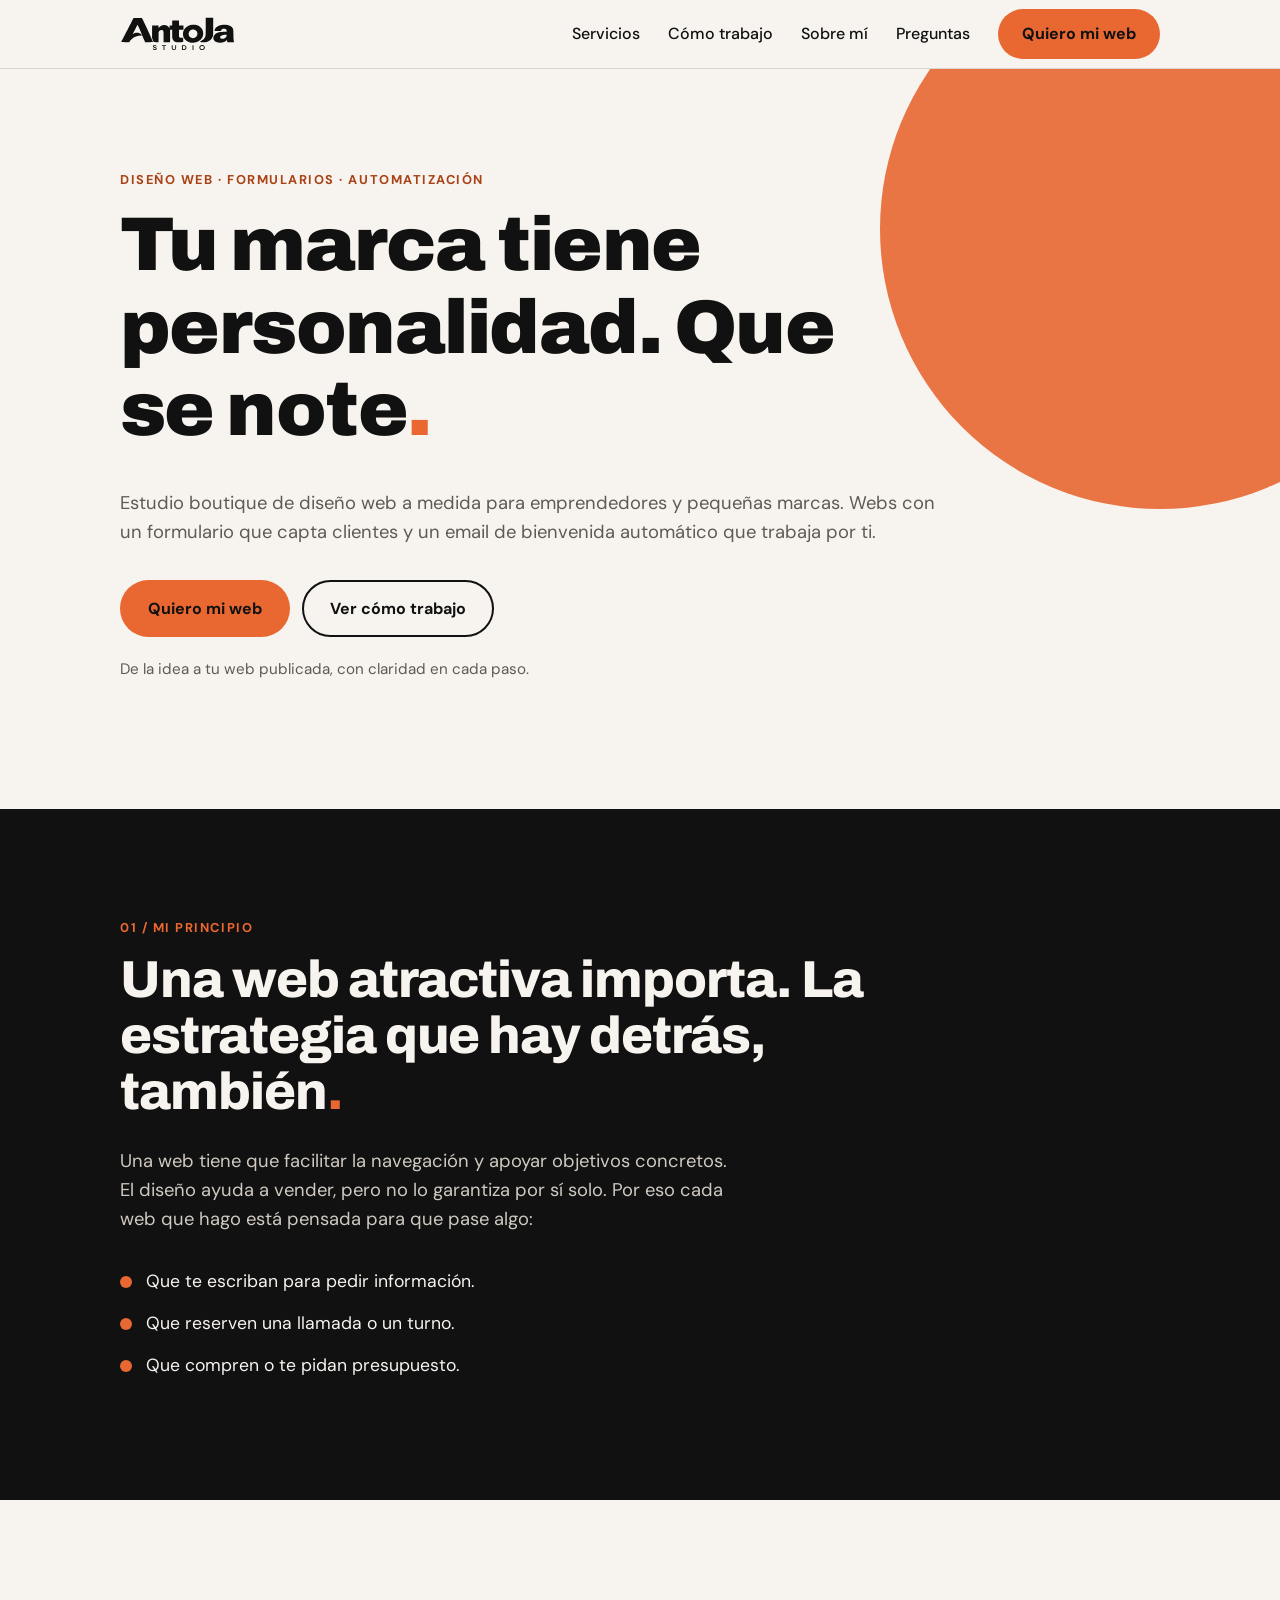
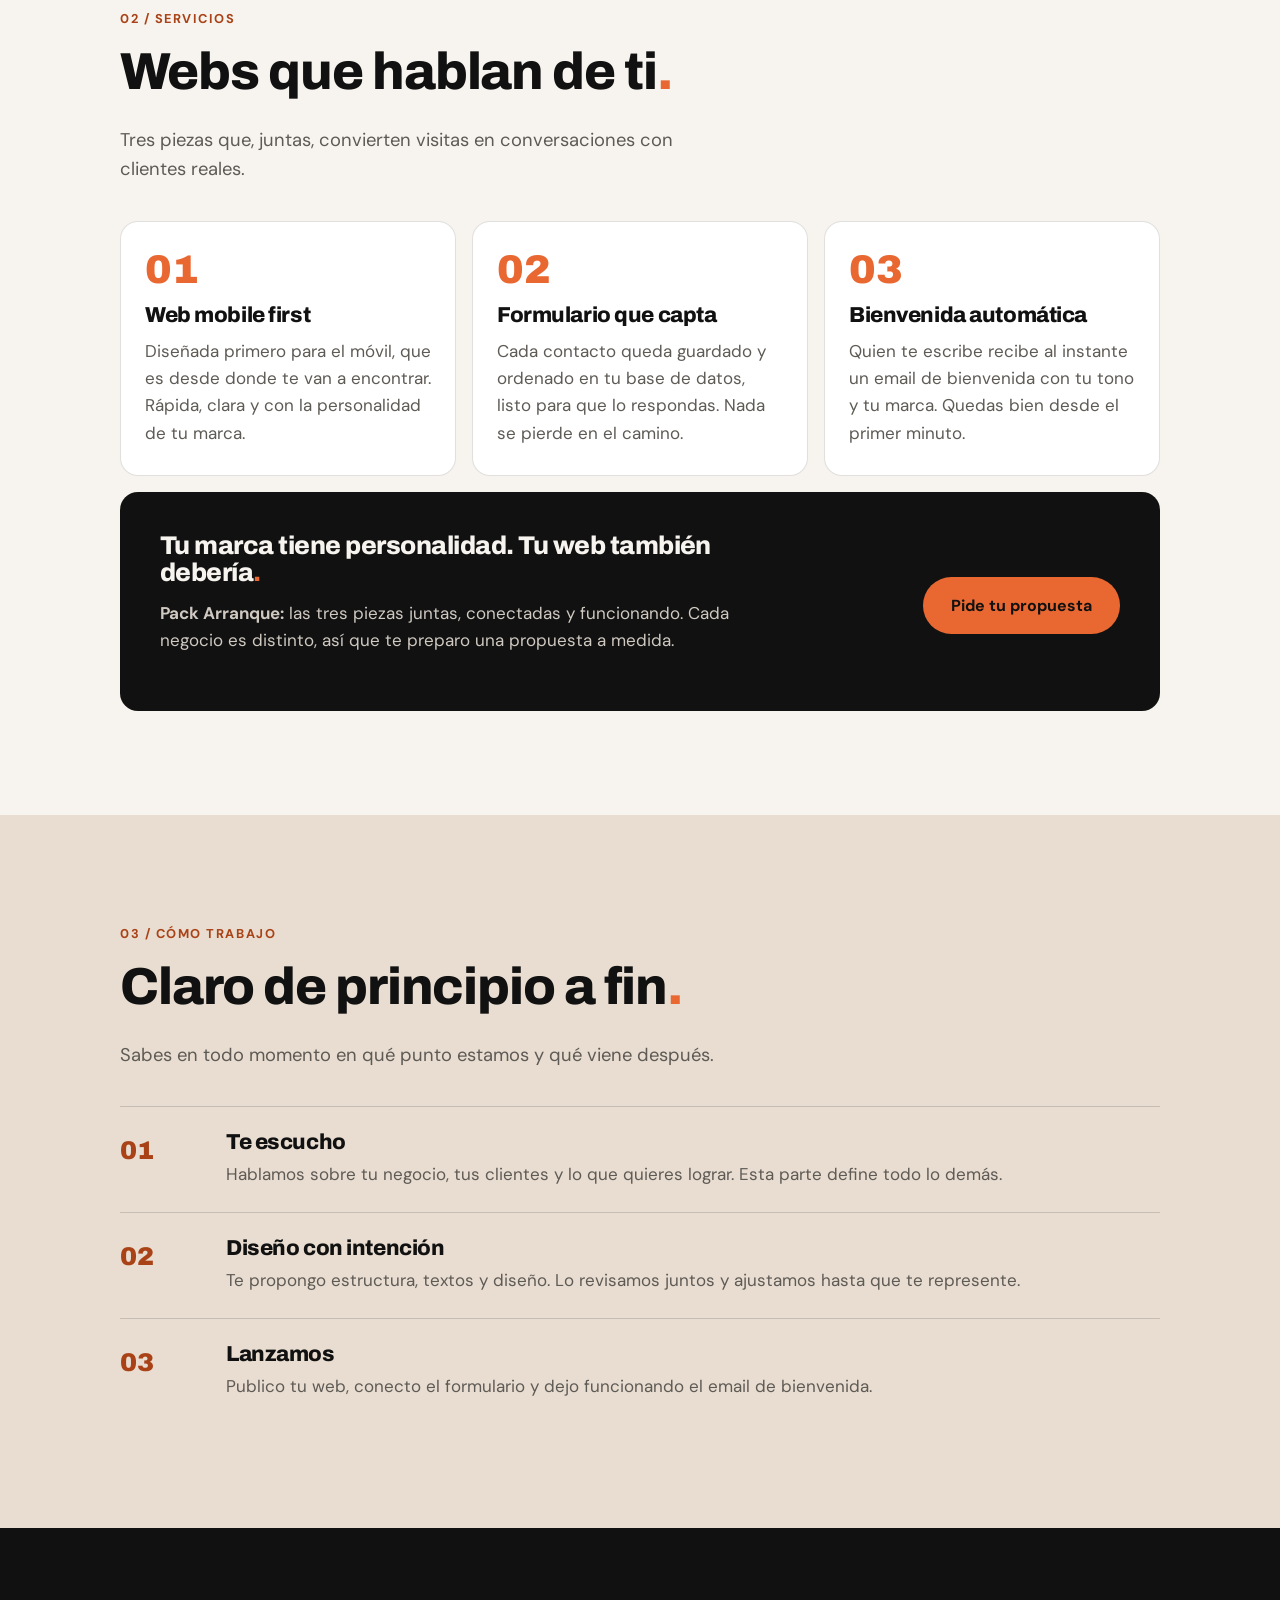
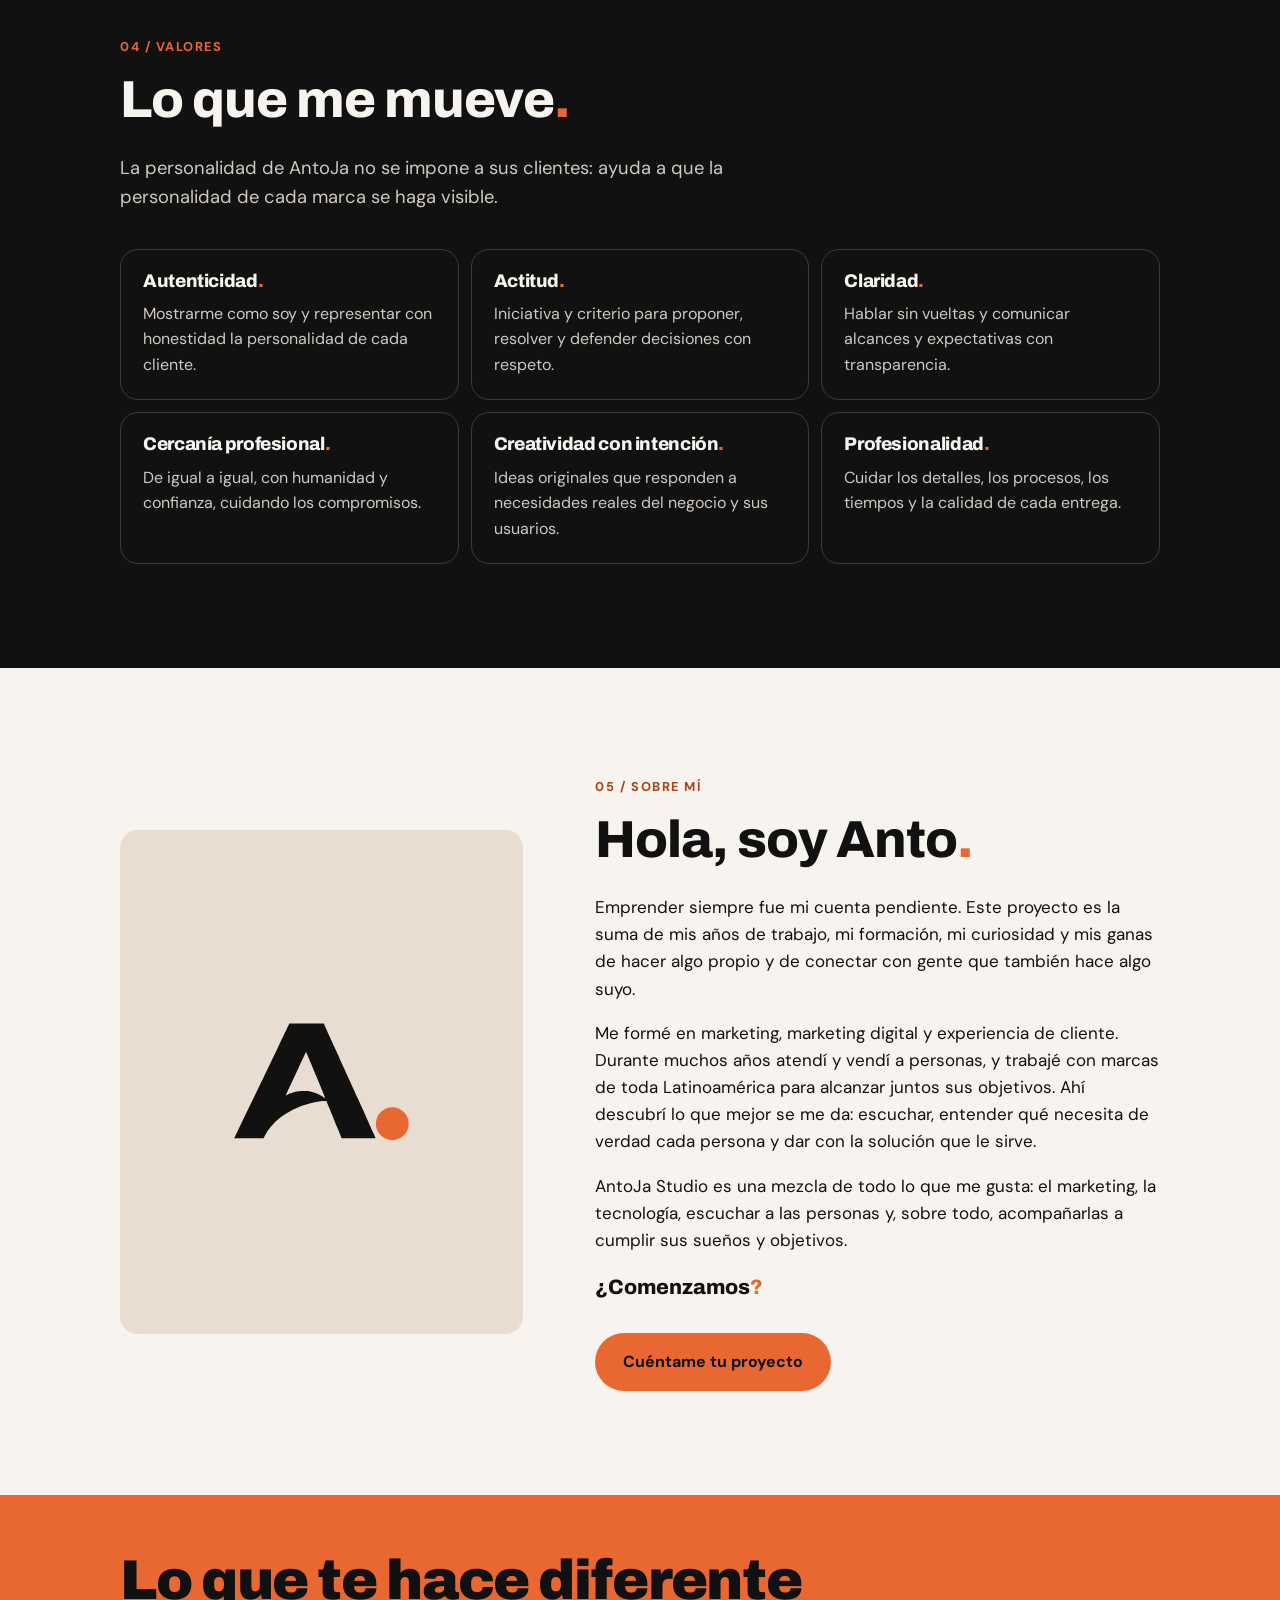
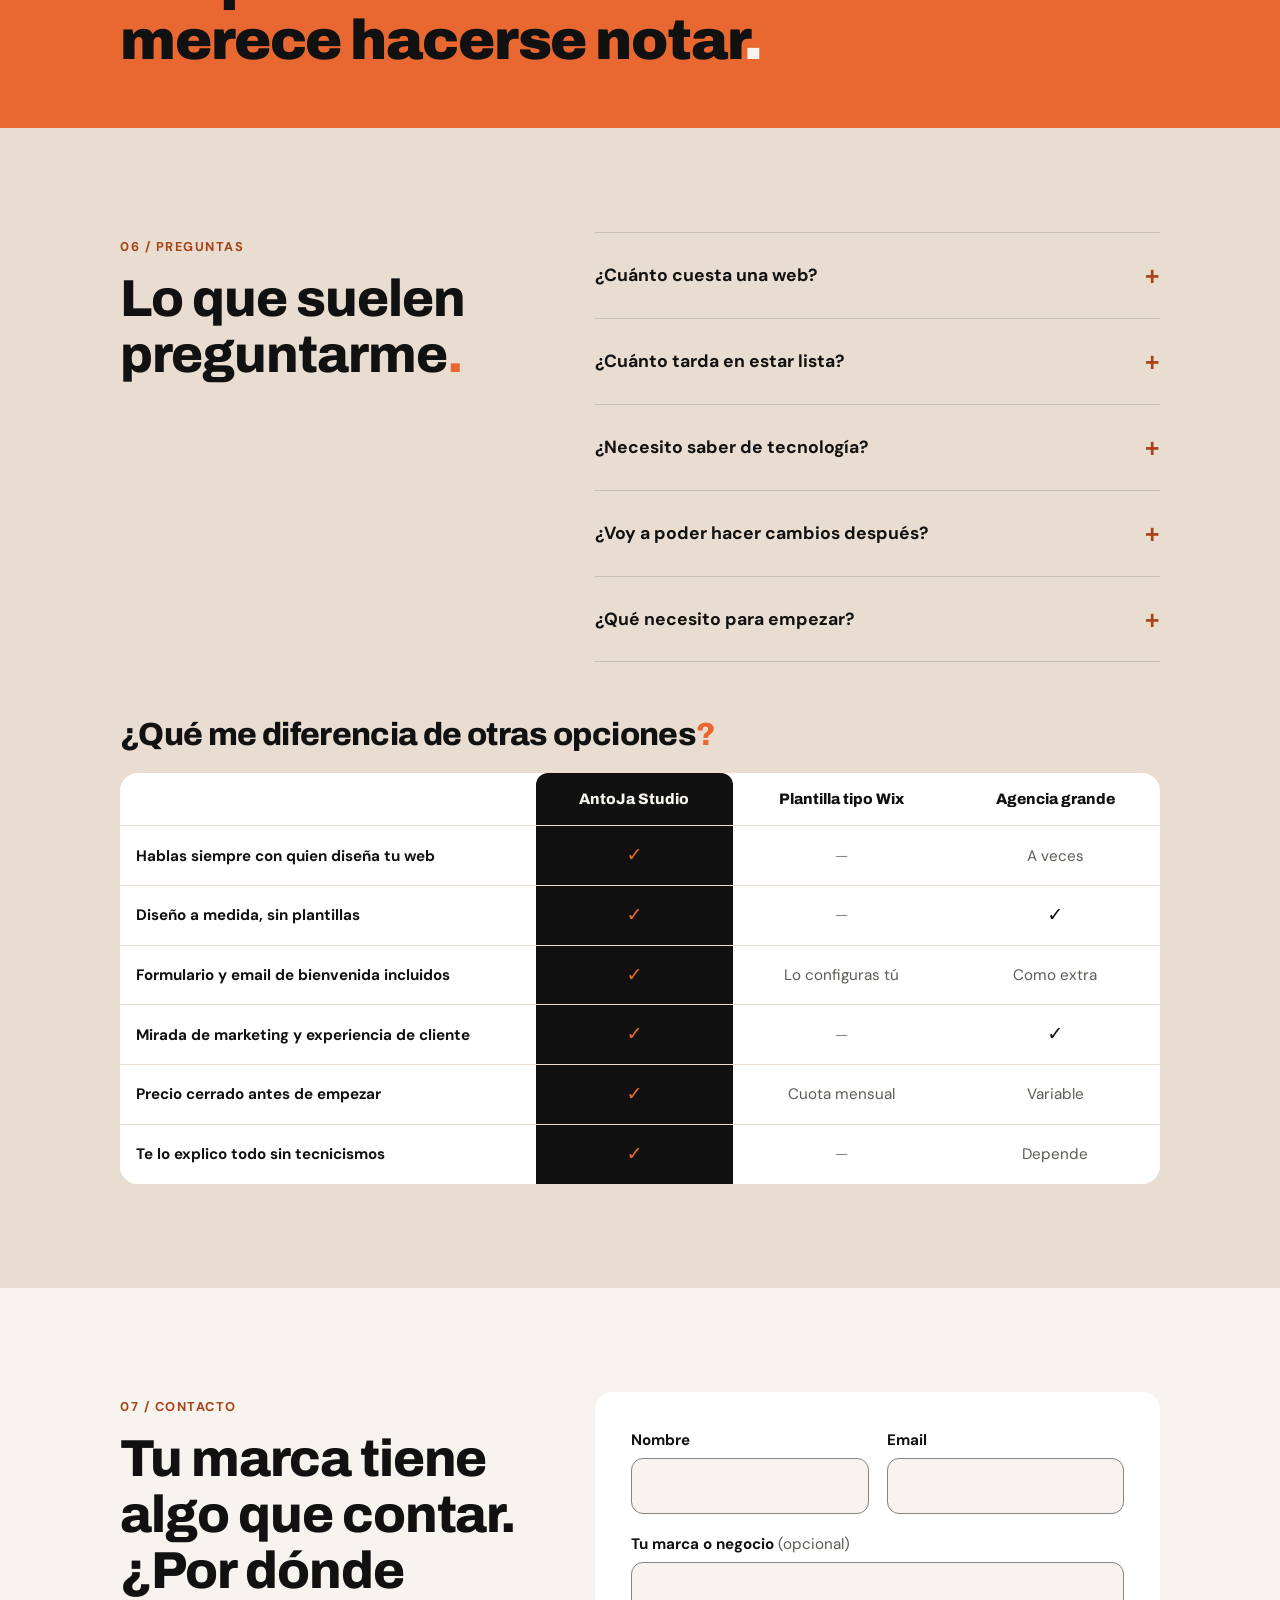
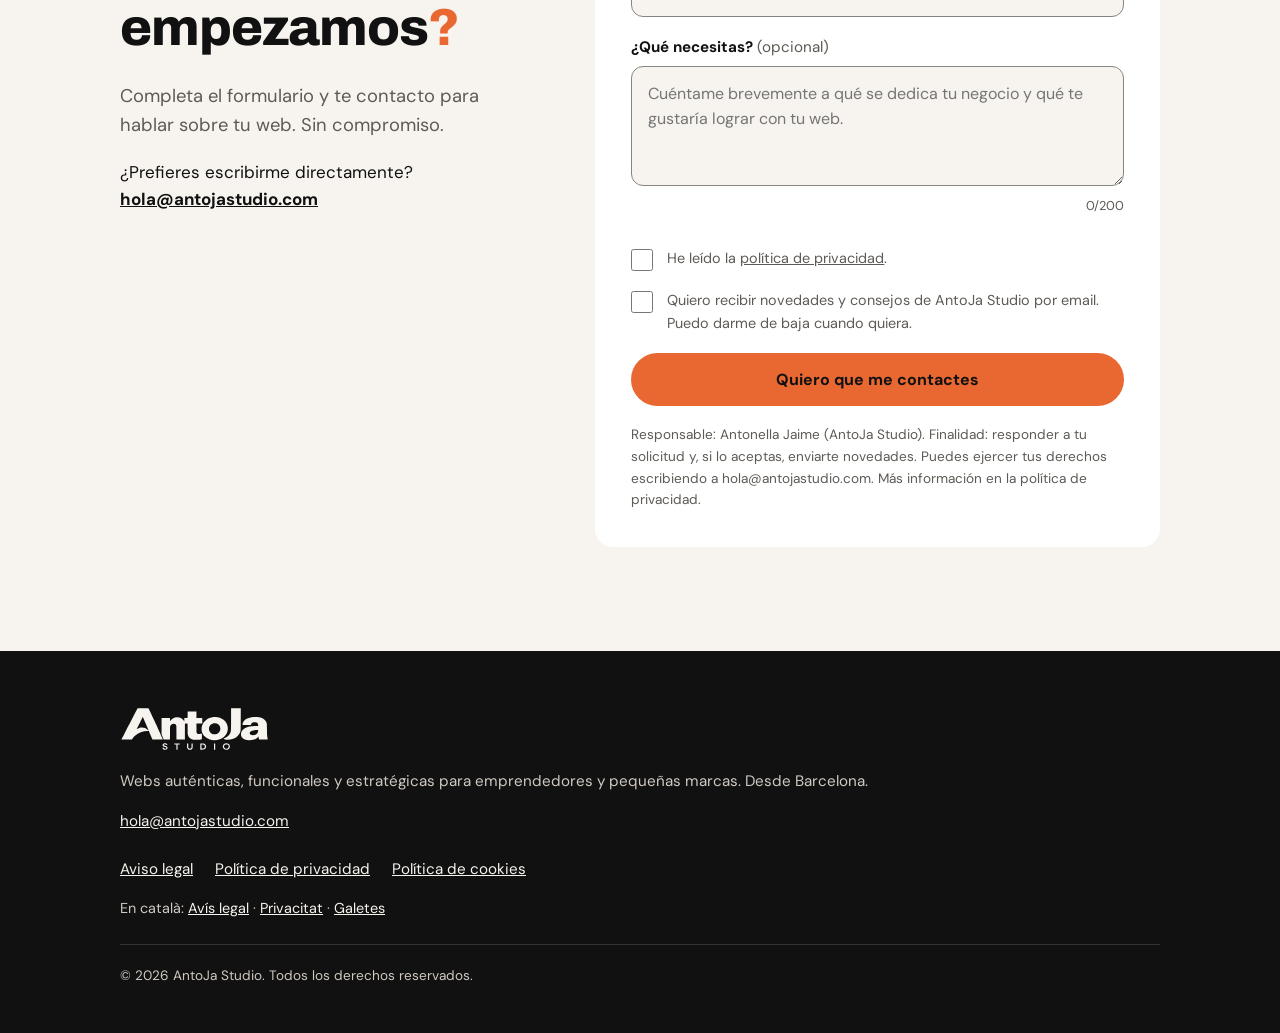
==== commit 53817e8d: "SCRUM-10 Corregir envío del formulario a Brevo" ====
--- a/index.html
+++ b/index.html
@@ -432,6 +432,7 @@
     .pie__logo img { height: 44px; width: auto; margin-bottom: 18px; }
     .pie ul { list-style: none; padding: 0; margin: 24px 0; display: flex; flex-wrap: wrap; gap: 10px 22px; }
     .pie a { color: var(--marfil); }
+    .contador { font-size: .8rem; color: var(--gris-texto); text-align: right; margin-top: 4px; }
     .pie__idioma { font-size: .9rem; margin-top: -8px; }
     .pie__copy { border-top: 1px solid rgba(247, 244, 239, .15); padding-top: 20px; margin-top: 24px; font-size: .85rem; }
 
@@ -746,7 +747,9 @@
             </div>
             <div class="campo campo--completo">
               <label for="mensaje">¿Qué necesitas? <span class="opcional">(opcional)</span></label>
-              <textarea id="mensaje" name="MENSAJE" maxlength="1000" placeholder="Cuéntame brevemente a qué se dedica tu negocio y qué te gustaría lograr con tu web."></textarea>
+              <!-- Brevo rechaza más de 200 caracteres en este campo: por eso el límite es 200 -->
+              <textarea id="mensaje" name="MENSAJE" maxlength="200" aria-describedby="contador" placeholder="Cuéntame brevemente a qué se dedica tu negocio y qué te gustaría lograr con tu web."></textarea>
+              <p class="contador" id="contador" aria-live="polite"><span id="contador-num">0</span>/200</p>
             </div>
 
             <!-- Campo trampa de Brevo: invisible para personas. Si un bot lo completa, Brevo descarta el envío -->
@@ -771,8 +774,9 @@
             </label>
 
             <button type="submit" class="boton boton--principal" id="boton-enviar">Quiero que me contactes</button>
+            <!-- Aparece si Brevo rechaza el envío o no hay conexión -->
+            <p class="formulario__error" id="mensaje-error" role="alert" hidden>Ups, tu mensaje no se pudo enviar. Inténtalo de nuevo o escríbeme a <a href="mailto:hola@antojastudio.com">hola@antojastudio.com</a>.</p>
             <p class="formulario__aviso">Responsable: Antonella Jaime (AntoJa Studio). Finalidad: responder a tu solicitud y, si lo aceptas, enviarte novedades. Puedes ejercer tus derechos escribiendo a hola@antojastudio.com. Más información en la política de privacidad.</p>
-            <p class="formulario__error" id="mensaje-error" role="alert" hidden>Ups, algo falló. Inténtalo de nuevo o escríbeme a <a href="mailto:hola@antojastudio.com">hola@antojastudio.com</a>.</p>
           </form>
 
           <div class="mensaje-ok" id="mensaje-ok" role="status" aria-live="polite" tabindex="-1">
@@ -833,6 +837,13 @@
     const mensajeError = document.getElementById('mensaje-error');
     const botonEnviar = document.getElementById('boton-enviar');
 
+    // Contador de caracteres del mensaje (máximo 200, el límite de Brevo)
+    const campoMensaje = document.getElementById('mensaje');
+    const contadorNum = document.getElementById('contador-num');
+    campoMensaje.addEventListener('input', () => {
+      contadorNum.textContent = campoMensaje.value.length;
+    });
+
     formulario.addEventListener('submit', async (evento) => {
       evento.preventDefault();                       // evita que el navegador salga de tu web
       mensajeError.hidden = true;
@@ -845,17 +856,21 @@
       botonEnviar.disabled = true;
       botonEnviar.textContent = 'Enviando…';
       try {
-        // "no-cors": Brevo recibe los datos, aunque no nos deja leer su respuesta
-        await fetch(formulario.action, {
+        // "?isAjax=1" hace que Brevo responda con un JSON que SÍ podemos leer:
+        // {"success": true} si guardó el contacto, o {"success": false, "errors": {...}} si lo rechazó.
+        const respuesta = await fetch(formulario.action + '?isAjax=1', {
           method: 'POST',
-          body: new FormData(formulario),
-          mode: 'no-cors'
+          body: new FormData(formulario)
         });
+        const resultado = await respuesta.json();
+        if (!resultado.success) throw new Error(JSON.stringify(resultado.errors || resultado));
         formulario.style.display = 'none';
         mensajeOk.classList.add('visible');
         mensajeOk.focus();
-      } catch (error) {                              // sin conexión u otro problema
+      } catch (error) {                              // Brevo lo rechazó, o no hay conexión
+        console.error('Formulario no enviado:', error);
         mensajeError.hidden = false;
+        mensajeError.scrollIntoView({ behavior: 'smooth', block: 'center' });
         botonEnviar.disabled = false;
         botonEnviar.textContent = 'Quiero que me contactes';
       }
